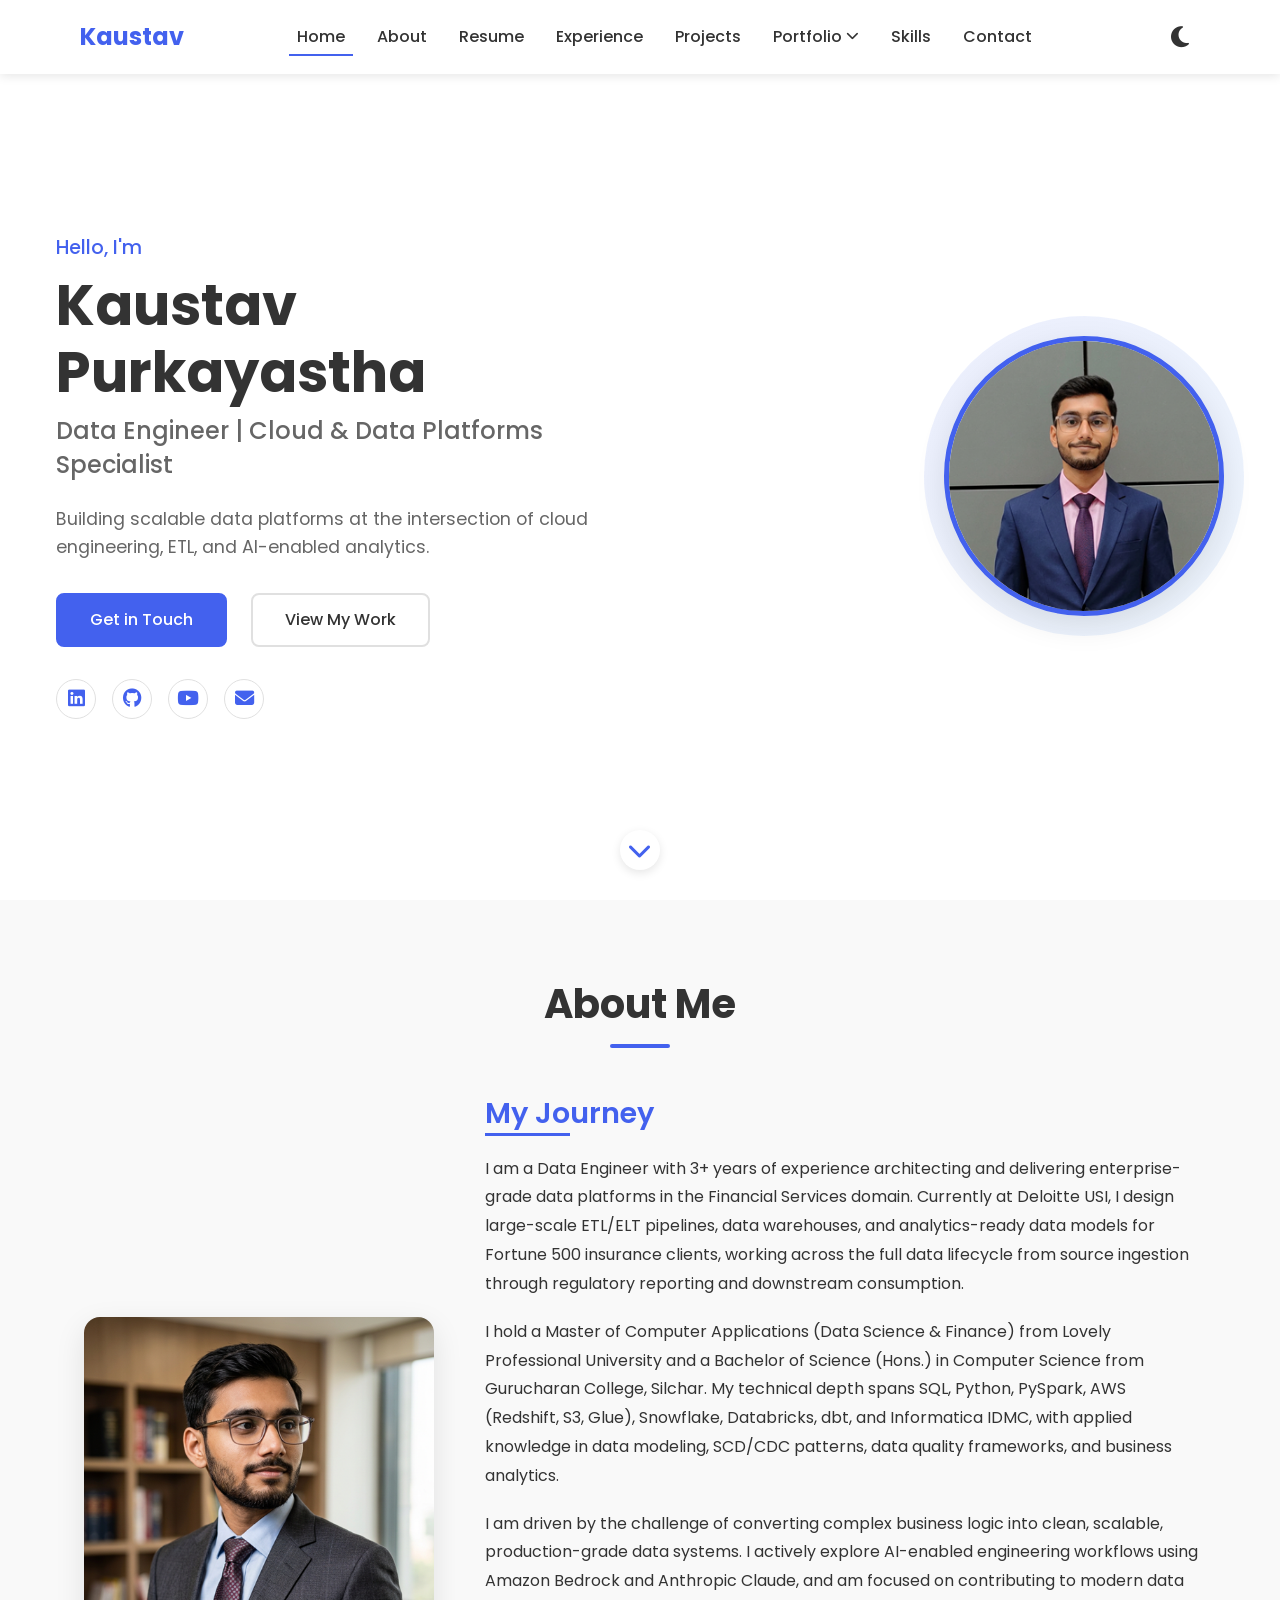
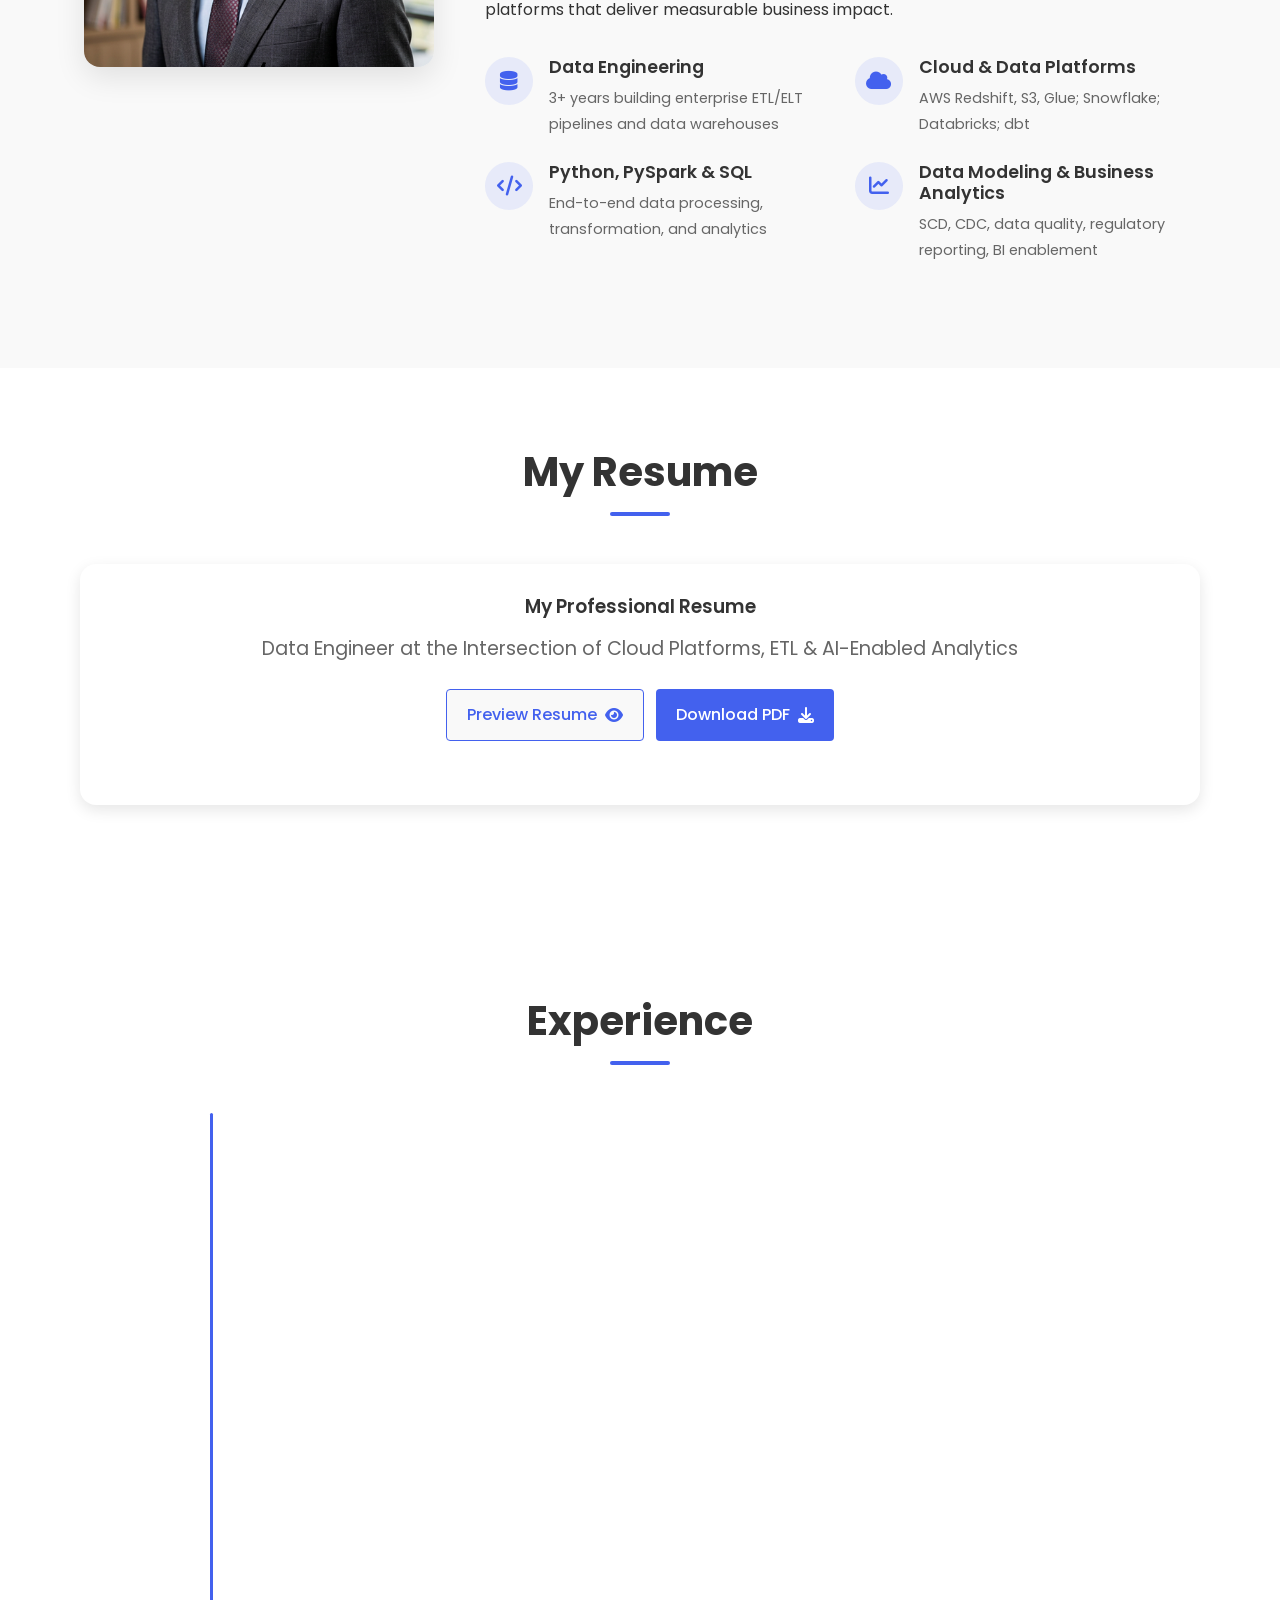
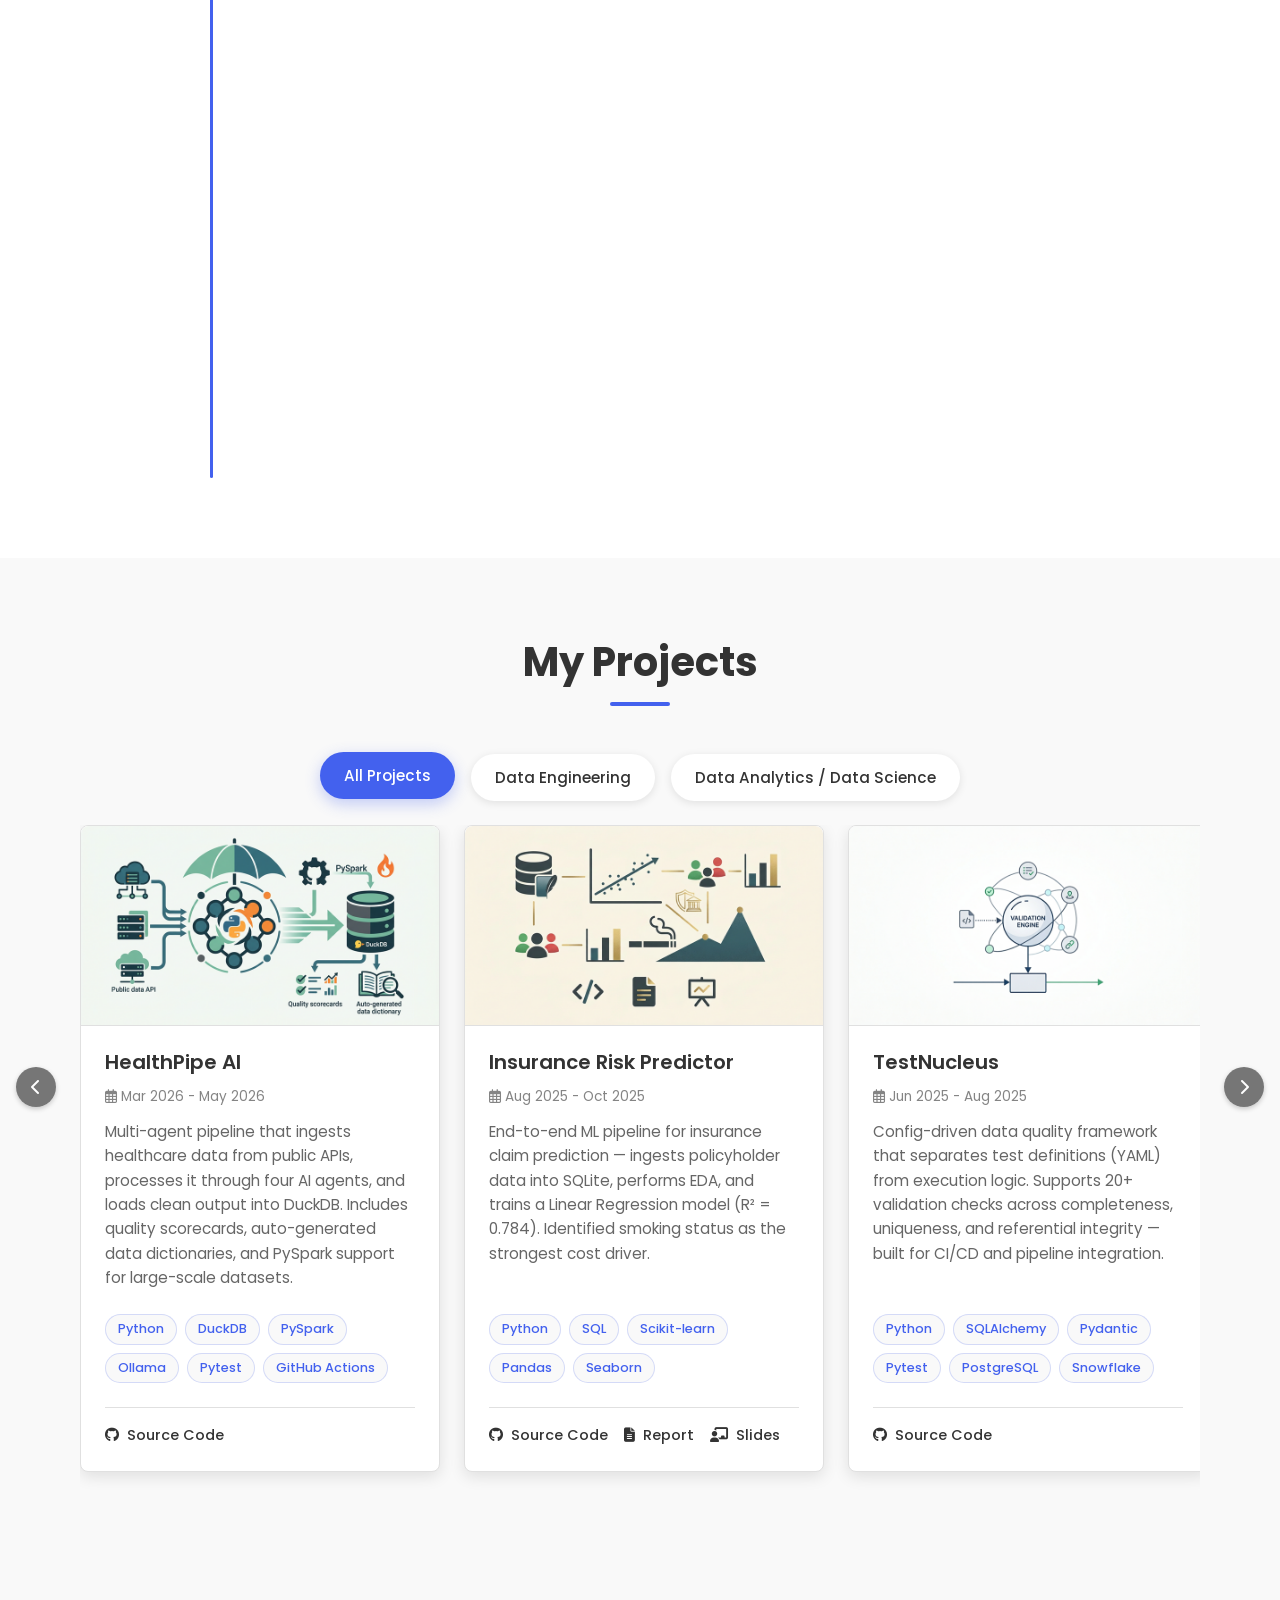
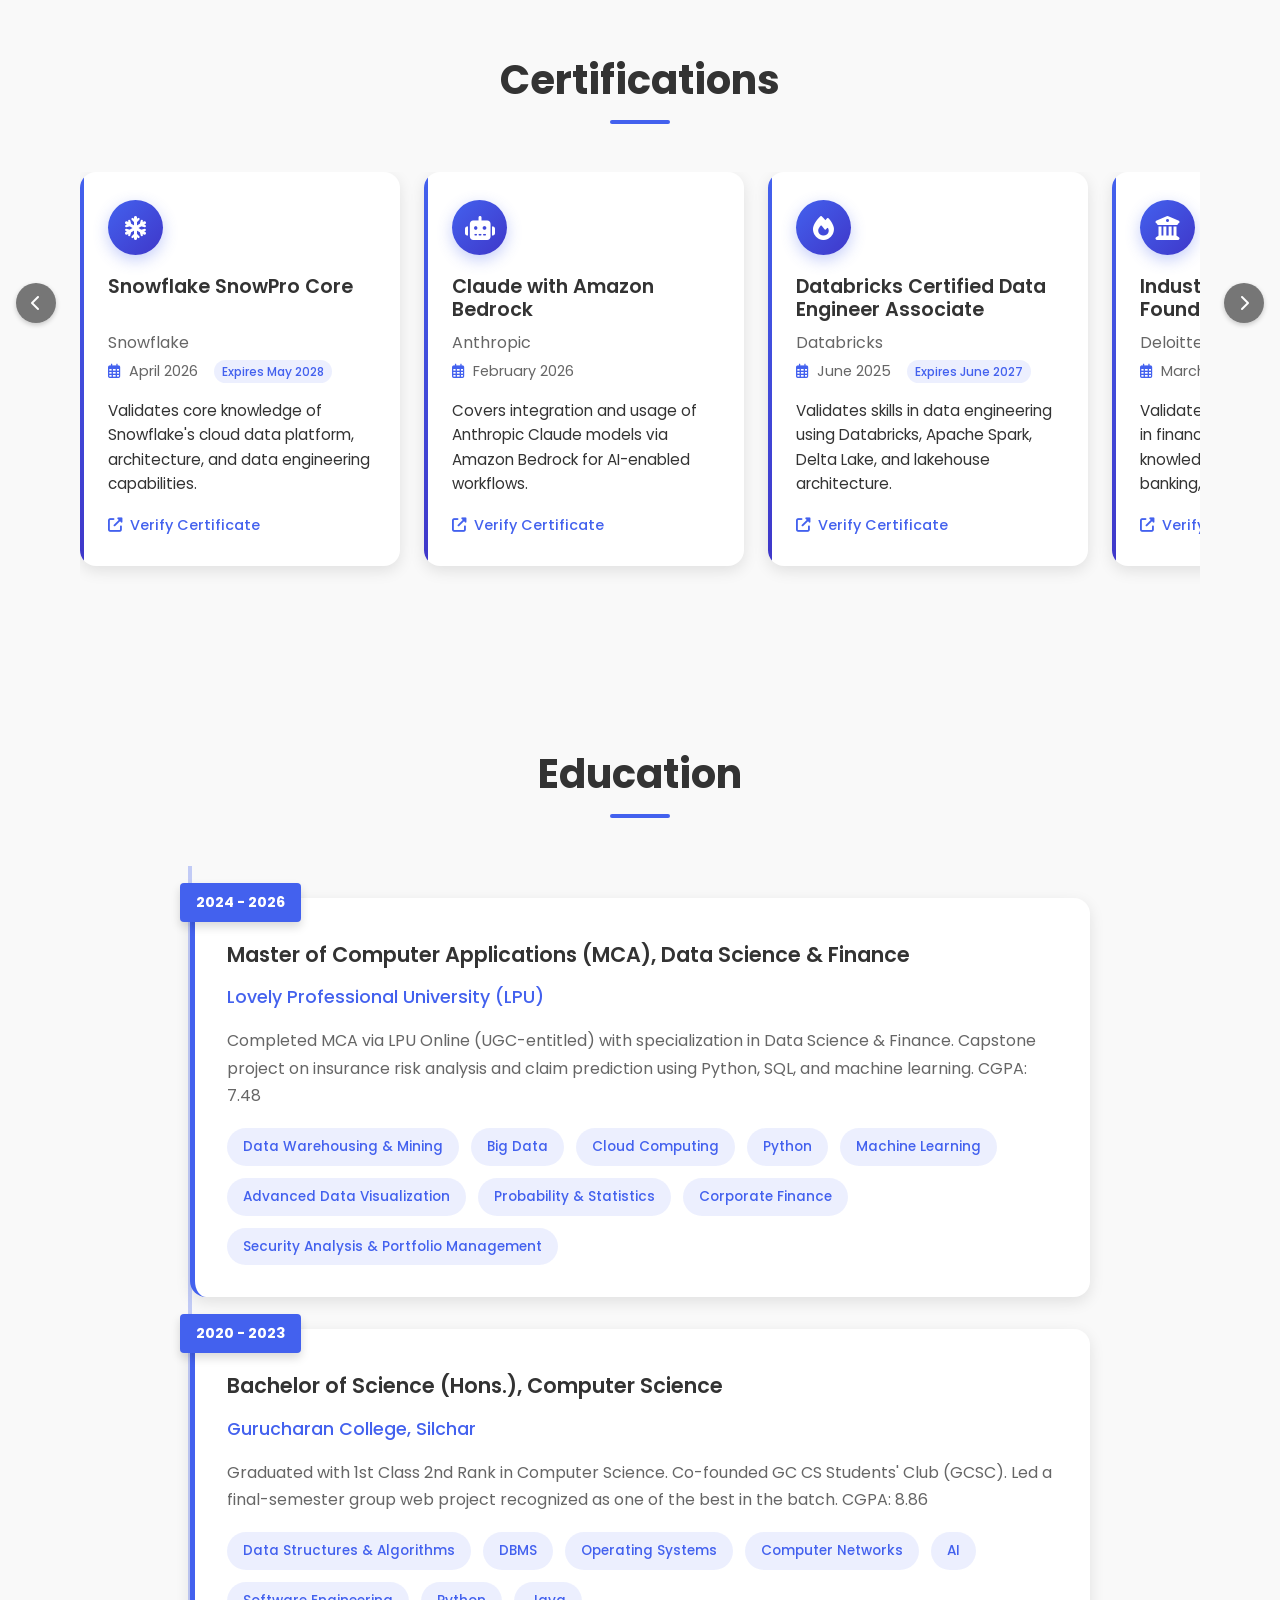
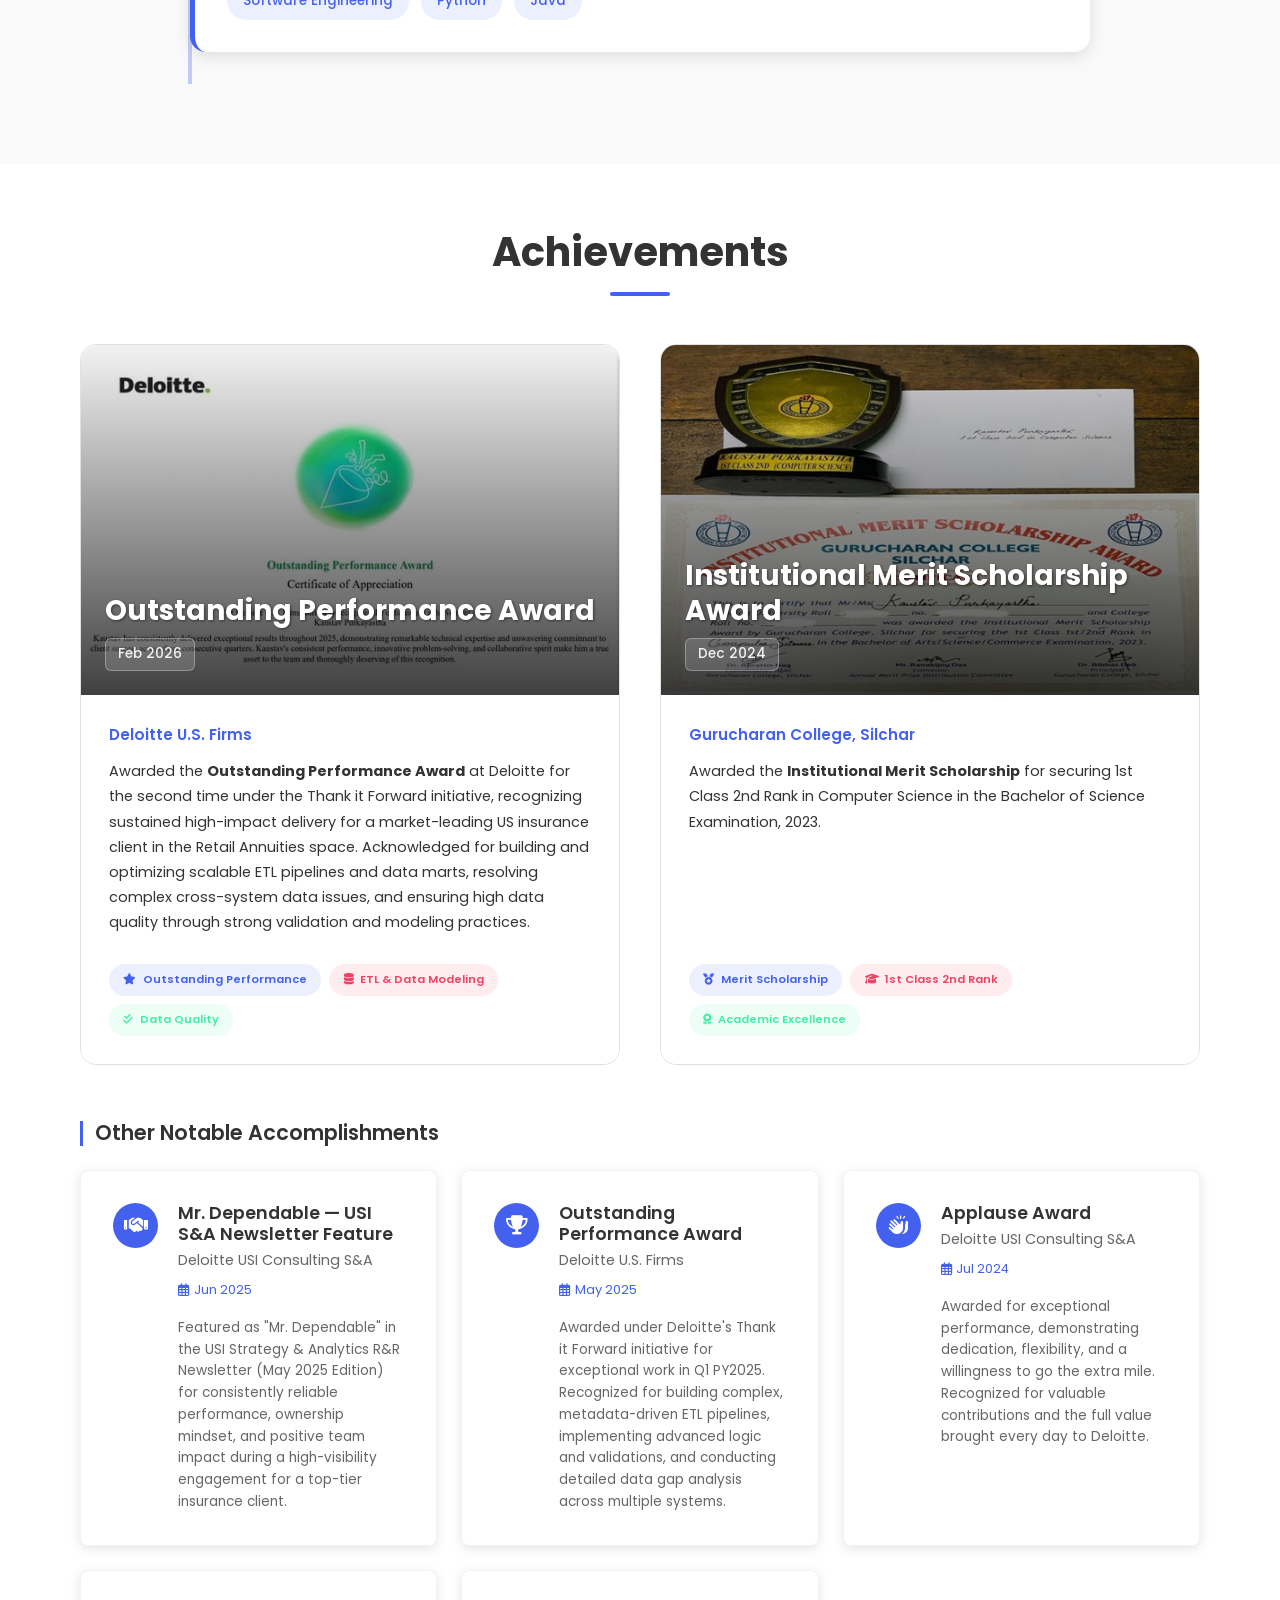
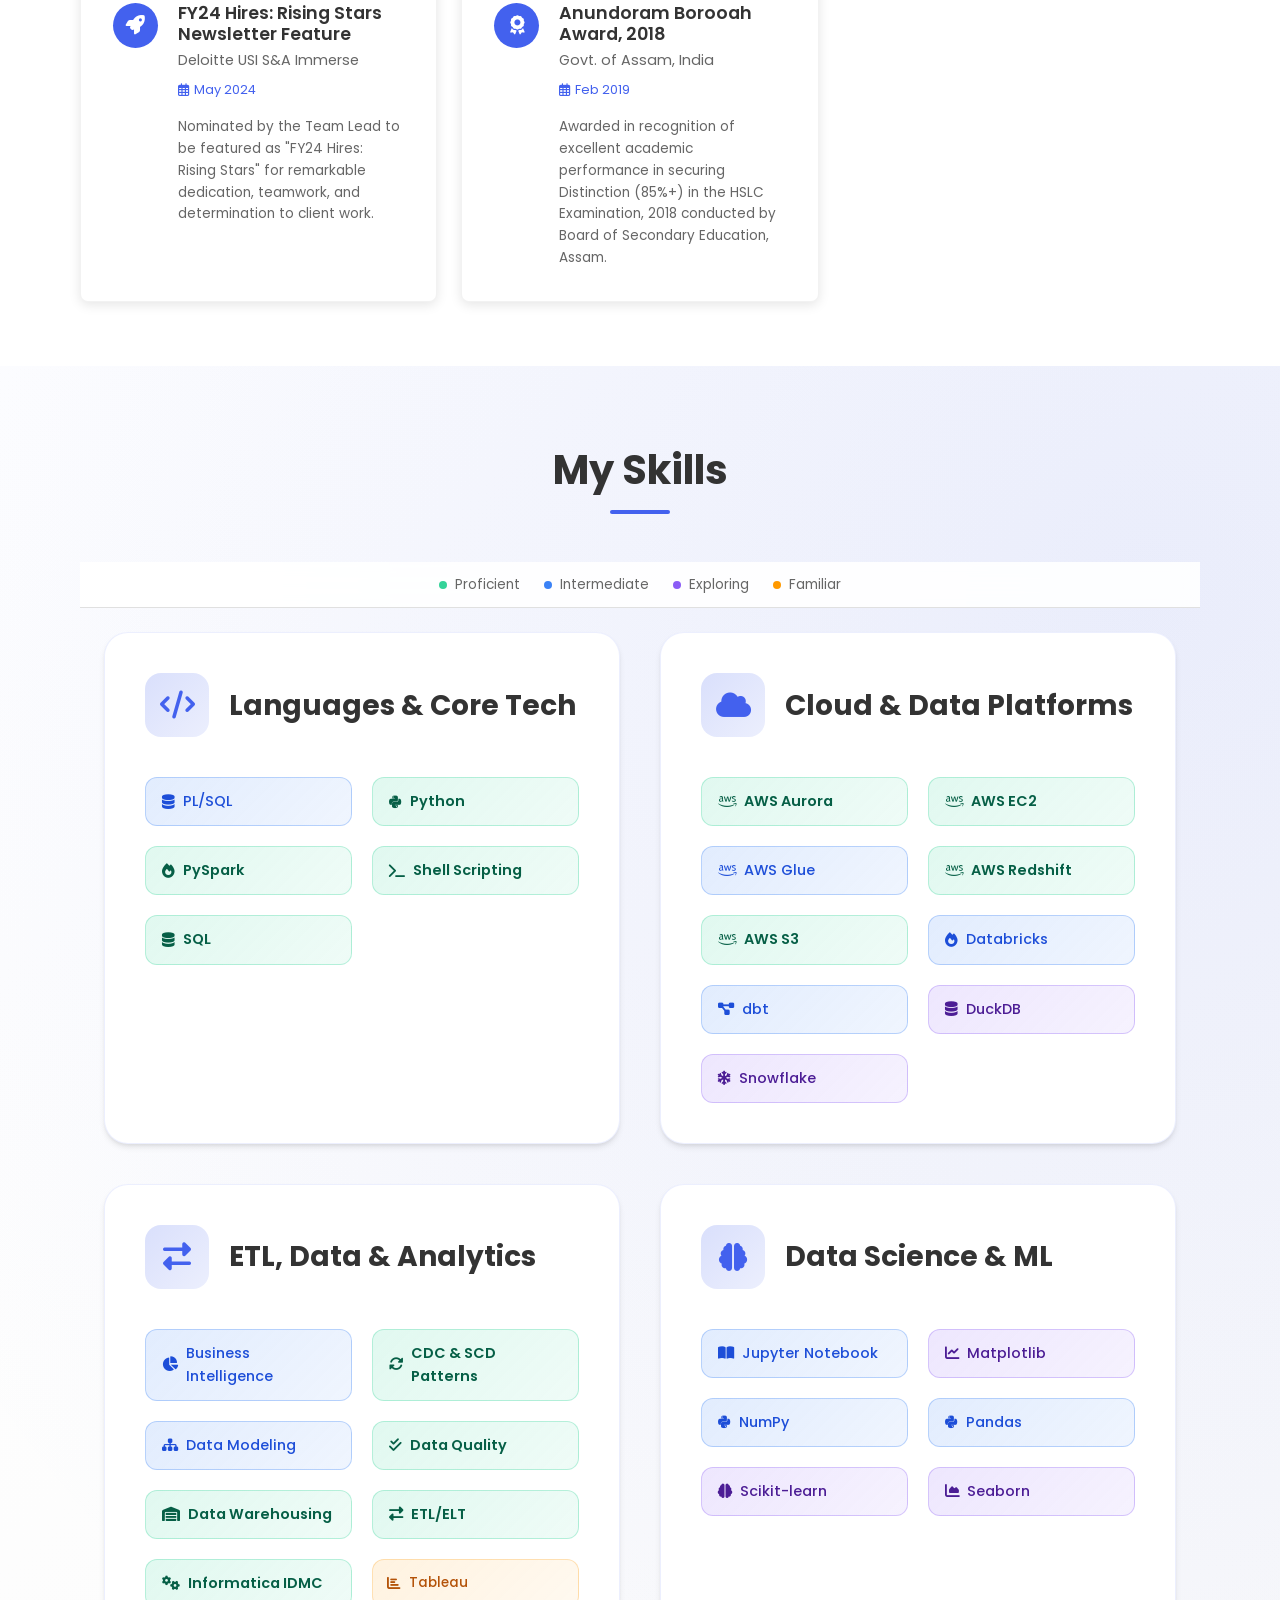
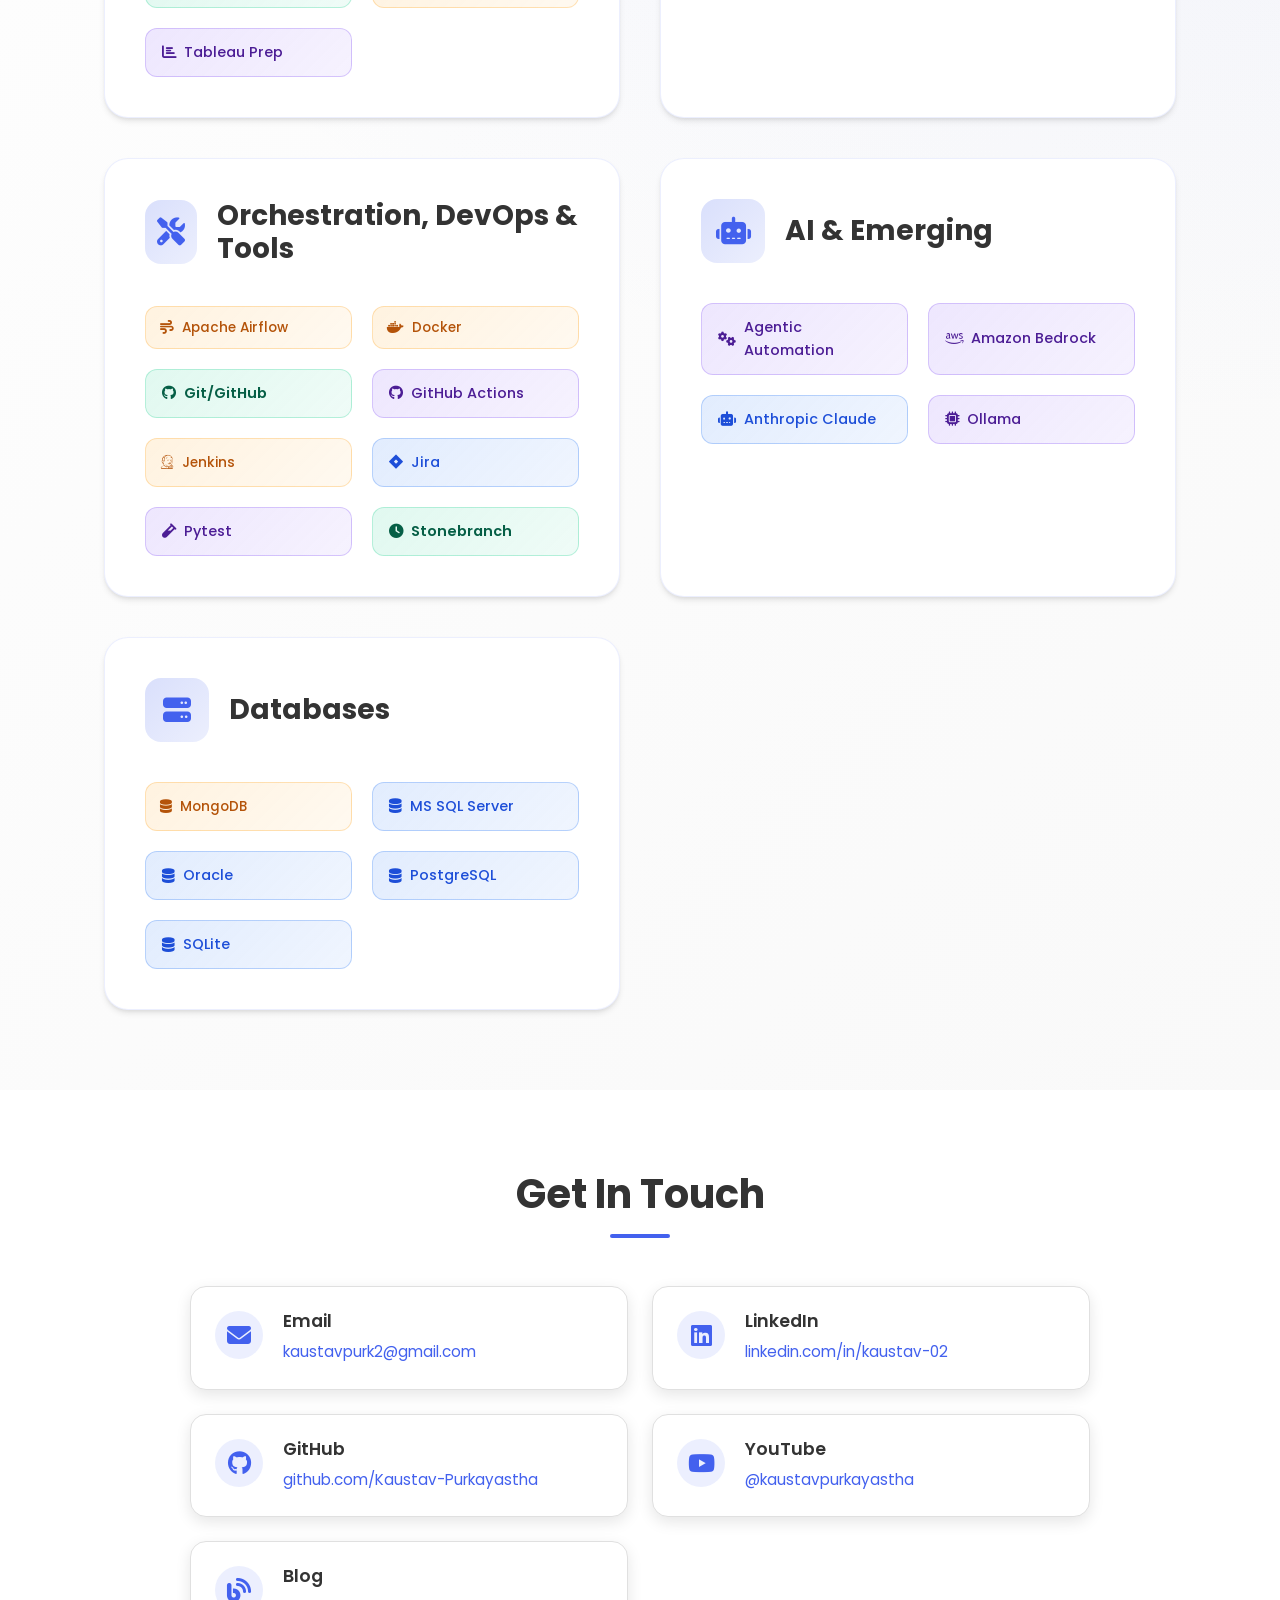
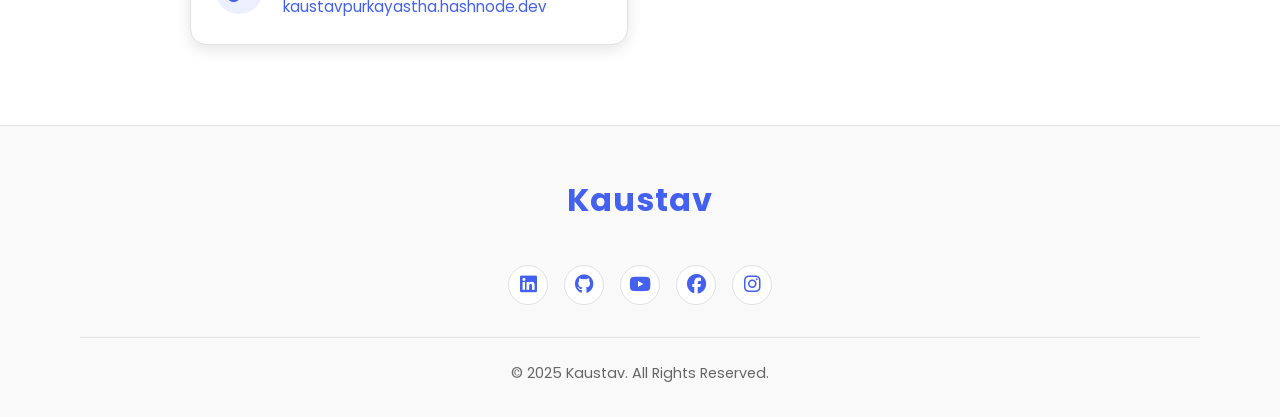
==== index.html @ 9da5692a "Initial commit — portfolio website" ====
<!DOCTYPE html>
<html lang="en">
<head>
  <meta charset="UTF-8">
  <meta name="viewport" content="width=device-width, initial-scale=1.0">

  <title>Kaustav's Portfolio | Data Engineer</title>

  <!-- Meta Description for SEO -->
  <meta name="description" content="Portfolio of Kaustav Purkayastha, Data Engineer at a Big 4 firm with 3+ years of experience in AWS, Redshift, Spark, Snowflake, and enterprise ETL/ELT pipelines for Financial Services.">

  <!-- Open Graph Tags for Social Sharing -->
  <meta property="og:title" content="Kaustav's Portfolio | Data Engineer">
  <meta property="og:description" content="Portfolio of Kaustav Purkayastha — Data Engineer specializing in cloud platforms, ETL, and AI-enabled analytics.">
  <meta property="og:image" content="https://Kaustav-Purkayastha.github.io/portfolio/assets/images/preview.png">
  <meta property="og:url" content="https://Kaustav-Purkayastha.github.io/portfolio/">
  <meta property="og:type" content="website">

  <!-- Twitter Card Tags -->
  <meta name="twitter:card" content="summary_large_image">
  <meta name="twitter:title" content="Kaustav's Portfolio | Data Engineer">
  <meta name="twitter:description" content="Data Engineer specializing in AWS, Redshift, Spark, Snowflake, and enterprise ETL/ELT pipelines.">
  <meta name="twitter:image" content="https://Kaustav-Purkayastha.github.io/portfolio/assets/images/preview.png">

  <!-- Favicon -->
  <link rel="icon" href="assets/favicon.svg" type="image/svg+xml">

  <!-- CSS Files -->
  <link rel="stylesheet" href="css/common.css">
  <link rel="stylesheet" href="css/base.css">
  <link rel="stylesheet" href="css/components/header.css">
  <link rel="stylesheet" href="css/components/hero.css">
  <link rel="stylesheet" href="css/components/about.css">
  <link rel="stylesheet" href="css/components/resume.css">
  <link rel="stylesheet" href="css/components/experience.css">
  <link rel="stylesheet" href="css/components/projects.css">
  <link rel="stylesheet" href="css/components/certifications.css">
  <link rel="stylesheet" href="css/components/education.css">
  <link rel="stylesheet" href="css/components/achievements.css">
  <link rel="stylesheet" href="css/components/skills.css">
  <link rel="stylesheet" href="css/components/contact.css">
  <link rel="stylesheet" href="css/components/footer.css">
  <link rel="stylesheet" href="css/components/custom-icons.css">
  <link rel="stylesheet" href="css/components/modal.css">
  <link rel="stylesheet" href="css/responsive.css">

  <!-- Font Awesome -->
  <link rel="stylesheet" href="https://cdnjs.cloudflare.com/ajax/libs/font-awesome/6.4.0/css/all.min.css">

  <!-- Google Fonts -->
  <link href="https://fonts.googleapis.com/css2?family=Poppins:wght@300;400;500;600;700&family=Roboto:wght@300;400;500;700&display=swap" rel="stylesheet">
</head>

<body class="light-theme">
    <!-- Component placeholders -->
    <div id="header"></div>
    <div id="hero"></div>
    <div id="about"></div>
    <div id="resume"></div>
    <div id="experience"></div>
    <div id="projects"></div>
    <div id="certifications"></div>
    <div id="education"></div>
    <div id="achievements"></div>
    <div id="skills"></div>
    <div id="contact"></div>
    <div id="modalContainer"></div>
    <div id="footer"></div>

    <!-- JavaScript -->
    <script src="js/template-engine.js"></script>
    <script src="js/main.js"></script>
    <script>
        // Wait for DOM content to be loaded
        document.addEventListener('DOMContentLoaded', async () => {
            // Load all components
            await Promise.all([
                templateEngine.insertComponent('#header', 'components/header.html'),
                templateEngine.insertComponent('#hero', 'components/hero.html'),
                templateEngine.insertComponent('#about', 'components/about.html'),
                templateEngine.insertComponent('#resume', 'components/resume.html'),
                templateEngine.insertComponent('#experience', 'components/experience.html'),
                templateEngine.insertComponent('#projects', 'components/projects.html'),
                templateEngine.insertComponent('#certifications', 'components/certifications.html'),
                templateEngine.insertComponent('#education', 'components/education.html'),
                templateEngine.insertComponent('#achievements', 'components/achievements.html'),
                templateEngine.insertComponent('#skills', 'components/skills.html'),
                templateEngine.insertComponent('#contact', 'components/contact.html'),
                templateEngine.insertComponent('#footer', 'components/footer.html'),
                templateEngine.insertComponent('#modalContainer', 'components/modal.html'),
            ]);

            // Initialize the site after components are loaded
            if (window.initSite) {
                window.initSite();
            }
        });
    </script>
</body>
</html>
---- css/common.css ----
/**
 * COMMON STYLES
 * 
 * This file contains common styles and components that are shared across multiple sections.
 * This helps avoid duplication and ensures consistency across the site.
 * 
 * Organization:
 * - Section headings
 * - Card styles
 * - Tag styles
 * - Animation keyframes
 * - Common utilities
 */

/* Section Heading Styles */
.section-heading {
  text-align: center;
  margin-bottom: var(--spacing-lg);
}

.section-heading h2 {
  font-size: 2.5rem;
  font-weight: 700;
  color: var(--text-color);
  position: relative;
  display: inline-block;
  margin-bottom: 0.5rem;
}

.underline {
  height: 4px;
  width: 70px;
  background: var(--primary-color);
  margin: 0.5rem auto;
  border-radius: 4px;
}

/* Common sub-heading style */
.sub-heading {
  font-size: 1.5rem;
  margin-bottom: 1.5rem;
  color: var(--heading-color);
  position: relative;
  padding-left: 1rem;
  border-left: 4px solid var(--primary-color);
}

/* Common card styles */
.card-shadow {
  box-shadow: 0 2px 10px var(--shadow-color);
  transition: transform var(--transition-normal), box-shadow var(--transition-normal);
}

.card-shadow:hover {
  transform: translateY(-5px);
  box-shadow: 0 8px 20px var(--shadow-color);
}

/* Common tag styles */
.tag-container {
  display: flex;
  flex-wrap: wrap;
  gap: 0.5rem;
  margin: 0.5rem 0;
}

.tag {
  padding: 0.25rem 0.6rem;
  border-radius: 100px;
  font-size: 0.75rem;
  font-weight: 500;
  display: inline-flex;
  align-items: center;
  gap: 0.3rem;
}

/* Common animation keyframes */
@keyframes fadeIn {
  from {
    opacity: 0;
  }
  to {
    opacity: 1;
  }
}

@keyframes fadeInUp {
  from {
    opacity: 0;
    transform: translateY(20px);
  }
  to {
    opacity: 1;
    transform: translateY(0);
  }
}

@keyframes slideInFromLeft {
  from {
    transform: translateX(-30px);
    opacity: 0;
  }
  to {
    transform: translateX(0);
    opacity: 1;
  }
}

@keyframes slideInFromRight {
  from {
    transform: translateX(30px);
    opacity: 0;
  }
  to {
    transform: translateX(0);
    opacity: 1;
  }
}

/* Common utilities */
.text-center {
  text-align: center;
}

.text-primary {
  color: var(--primary-color);
}

.text-light {
  color: var(--text-color-light);
}

.mt-1 { margin-top: var(--spacing-xs); }
.mt-2 { margin-top: var(--spacing-sm); }
.mt-3 { margin-top: var(--spacing-md); }
.mt-4 { margin-top: var(--spacing-lg); }
.mt-5 { margin-top: var(--spacing-xl); }

.mb-1 { margin-bottom: var(--spacing-xs); }
.mb-2 { margin-bottom: var(--spacing-sm); }
.mb-3 { margin-bottom: var(--spacing-md); }
.mb-4 { margin-bottom: var(--spacing-lg); }
.mb-5 { margin-bottom: var(--spacing-xl); }

.p-1 { padding: var(--spacing-xs); }
.p-2 { padding: var(--spacing-sm); }
.p-3 { padding: var(--spacing-md); }
.p-4 { padding: var(--spacing-lg); }
.p-5 { padding: var(--spacing-xl); }
---- css/base.css ----
/**
 * BASE STYLES
 * 
 * This file contains the foundation styles for the portfolio:
 * - CSS Variables
 * - Reset
 * - Typography
 * - Base layout
 * - Dark/light theme variables
 */

/* ======= CSS Variables ======= */
:root {
    /* Light Theme Colors */
    --primary-color: #4361ee; /* Desaturated Blue */
    --primary-color-rgb: 67, 97, 238; /* RGB for Desaturated Blue */
    --secondary-color: #3f37c9; /* Darker Desaturated Blue */
    --accent-color: #4895ef; /* Lighter Desaturated Blue */
    --text-color: #333333; /* Dark Gray */
    --text-color-light: #666666; /* Medium Gray */
    --bg-color: #ffffff; /* White */
    --bg-color-alt: #f9f9f9; /* Light Gray */
    --card-bg: #ffffff; /* White */
    --border-color: #e0e0e0; /* Light Gray */
    --shadow-color: rgba(0, 0, 0, 0.1); /* Soft Shadow */
    --success-color: #4caf50; /* Green */
    
    /* Spacing */
    --spacing-xs: 0.5rem;
    --spacing-sm: 1rem;
    --spacing-md: 2rem;
    --spacing-lg: 3rem;
    --spacing-xl: 5rem;
    
    /* Border Radius */
    --border-radius-sm: 4px;
    --border-radius-md: 8px;
    --border-radius-lg: 16px;
    --border-radius-round: 50%;
    
    /* Transitions */
    --transition-fast: 0.2s ease;
    --transition-normal: 0.3s ease;
    --transition-slow: 0.5s ease;
}

/* ======= Dark Theme Variables ======= */
.dark-theme {
    --primary-color: #4895ef; /* Lighter Desaturated Blue */
    --primary-color-rgb: 72, 149, 239; /* RGB for Lighter Desaturated Blue */
    --secondary-color: #3f8efc; /* Darker Desaturated Blue */
    --accent-color: #5390d9; /* Even Darker Desaturated Blue */
    --text-color: #e0e0e0; /* Light Gray */
    --text-color-light: #b0b0b0; /* Medium-Dark Gray */
    --bg-color: #121212; /* Very Dark Desaturated Blue/Gray */
    --bg-color-alt: #1e1e1e; /* Darker Gray */
    --card-bg: #2a2a2a; /* Dark Gray */
    --border-color: #444444; /* Medium-Dark Gray */
    --shadow-color: rgba(0, 0, 0, 0.5); /* Darker Shadow */
}

/* ======= Reset ======= */
* {
    margin: 0;
    padding: 0;
    box-sizing: border-box;
}

html {
    scroll-behavior: smooth;
    font-size: 16px;
}

body {
    font-family: 'Poppins', sans-serif;
    background-color: var(--bg-color);
    color: var(--text-color);
    line-height: 1.6;
    transition: background-color var(--transition-normal), color var(--transition-normal);
    overflow-x: hidden;
}

/* ======= Typography ======= */
h1, h2, h3, h4, h5, h6 {
    font-family: 'Poppins', sans-serif;
    color: var(--text-color);
    font-weight: 600;
    line-height: 1.2;
    margin-bottom: var(--spacing-sm);
}

a {
    text-decoration: none;
    color: var(--primary-color);
    transition: color var(--transition-fast);
}

a:hover {
    color: var(--secondary-color);
    text-decoration: none;
}

p {
    margin-bottom: var(--spacing-sm);
}

/* ======= Layout ======= */
.container {
    width: 90%;
    max-width: 1200px;
    margin: 0 auto;
    padding: 0 var(--spacing-sm);
}

.section {
    padding: var(--spacing-xl) 0;
}

/* Section Heading Styles */
.section-heading {
    text-align: center;
    margin-bottom: var(--spacing-lg);
}

.section-title {
    font-size: 2.5rem;
    font-weight: 700;
    margin-bottom: var(--spacing-xs);
    color: var(--text-color);
}

.underline {
    width: 60px;
    height: 4px;
    background-color: var(--primary-color);
    margin: 0 auto;
    margin-top: var(--spacing-xs);
}

/* Hide scrollbar but allow scrolling */
.hide-scrollbar {
    -ms-overflow-style: none; /* IE and Edge */
    scrollbar-width: none; /* Firefox */
}

.hide-scrollbar::-webkit-scrollbar {
    display: none; /* Chrome, Safari, Opera */
}

/* ======= Button Base Styles ======= */
.btn {
    display: inline-flex;
    align-items: center;
    justify-content: center;
    padding: 0.75rem 1.5rem;
    border-radius: var(--border-radius-sm);
    font-weight: 500;
    transition: all var(--transition-fast);
    border: none;
    cursor: pointer;
    font-family: 'Poppins', sans-serif;
    gap: 0.5rem;
}

.btn-primary {
    background-color: var(--primary-color);
    color: white;
}

.btn-primary:hover {
    background-color: var(--secondary-color);
    transform: translateY(-2px);
    box-shadow: 0 4px 8px var(--shadow-color);
}

.btn-outline {
    background-color: transparent;
    color: var(--primary-color);
    border: 1px solid var(--primary-color);
}

.btn-outline:hover {
    background-color: var(--primary-color);
    color: white;
    transform: translateY(-2px);
}

/* ======= Image Styles ======= */
img {
    max-width: 100%;
    height: auto;
}
---- css/components/header.css ----
/**
 * HEADER COMPONENT
 * 
 * Styles for the navigation header and theme toggle
 */

/* Header Container */
.header {
    position: fixed;
    top: 0;
    left: 0;
    width: 100%;
    z-index: 1000;
    background-color: var(--bg-color);
    box-shadow: 0 2px 10px var(--shadow-color);
    transition: background-color var(--transition-normal), box-shadow var(--transition-normal);
}

/* Navbar */
.navbar {
    display: flex;
    justify-content: space-between;
    align-items: center;
    padding: 1rem 0;
}

/* Logo */
.logo a {
    font-size: 1.5rem;
    font-weight: 700;
    color: var(--primary-color);
    text-decoration: none;
}

/* Navigation menu */
.nav-menu {
    display: flex;
    list-style: none;
    margin: 0;
    padding: 0;
    align-items: center;
}

.nav-item {
    margin-left: var(--spacing-sm);
    position: relative;
}

.nav-link {
    color: var(--text-color);
    font-weight: 500;
    padding: 0.5rem;
    position: relative;
    text-decoration: none;
}

.nav-link::after {
    content: "";
    position: absolute;
    width: 0;
    height: 2px;
    bottom: 0;
    left: 0;
    background-color: var(--primary-color);
    transition: width var(--transition-normal);
}

.nav-link:hover::after,
.nav-link.active::after {
    width: 100%;
}

/* Dropdown menu */
.dropdown {
    position: relative;
}

.dropdown-toggle {
    display: flex;
    align-items: center;
    gap: 0.25rem;
}

.dropdown-toggle .fa-chevron-down {
    font-size: 0.8rem;
    transition: transform var(--transition-fast);
}

.dropdown.active .dropdown-toggle .fa-chevron-down {
    transform: rotate(180deg);
}

/* Desktop dropdown behavior */
@media screen and (min-width: 769px) {
    .dropdown:hover .dropdown-menu {
        opacity: 1;
        visibility: visible;
        transform: translateY(0);
    }
    
    .dropdown:hover .dropdown-toggle .fa-chevron-down {
        transform: rotate(180deg);
    }
}

.dropdown-menu {
    position: absolute;
    top: 100%;
    left: 0;
    min-width: 180px;
    background-color: var(--card-bg);
    border-radius: var(--border-radius-md);
    box-shadow: 0 5px 15px var(--shadow-color);
    padding: 0.5rem 0;
    opacity: 0;
    visibility: hidden;
    transform: translateY(10px);
    transition: all var(--transition-fast);
    z-index: 100;
    list-style: none; /* Remove bullet points */
    margin: 0;
}

.dropdown.active .dropdown-menu {
    opacity: 1;
    visibility: visible;
    transform: translateY(0);
}

.dropdown-item {
    display: block;
    padding: 0.5rem 1rem;
    color: var(--text-color);
    text-decoration: none;
    transition: background-color var(--transition-fast);
}

.dropdown-item:hover {
    background-color: var(--bg-color-alt);
    color: var(--primary-color);
}

/* Mobile menu toggle */
.nav-toggle {
    display: none;
    cursor: pointer;
    background: none;
    border: none;
    padding: 0;
    margin: 0;
    position: relative;
    z-index: 1100;
}

.nav-toggle .bar {
    display: block;
    width: 30px;
    height: 3px;
    margin: 5px 0;
    background-color: var(--text-color);
    transition: transform 0.3s ease-in-out, opacity 0.3s ease-in-out;
    position: relative;
}

/* Creates a proper X with absolute positioning */
@media screen and (max-width: 768px) {
    .nav-toggle {
        display: flex;
        flex-direction: column;
        justify-content: center;
        align-items: center;
        width: 30px;
        height: 30px;
        position: relative;
        margin-right: 1rem;
    }
    
    .nav-toggle .bar {
        position: absolute;
        transition: all 0.3s ease;
        width: 30px;
    }
    
    .nav-toggle .bar:nth-child(1) {
        transform: translateY(-8px);
    }
    
    .nav-toggle .bar:nth-child(3) {
        transform: translateY(8px);
    }
    
    .nav-toggle.active .bar:nth-child(1) {
        transform: rotate(45deg);
    }
    
    .nav-toggle.active .bar:nth-child(2) {
        opacity: 0;
    }
    
    .nav-toggle.active .bar:nth-child(3) {
        transform: rotate(-45deg);
    }
}

/* Theme toggle */
.theme-toggle {
    margin-left: var(--spacing-md);
    display: flex;
    align-items: center;
}

#themeToggle {
    background: none;
    border: none;
    cursor: pointer;
    font-size: 1.5rem;
    color: var(--text-color);
    display: flex;
    align-items: center;
    justify-content: center;
    width: 2.5rem;
    height: 2.5rem;
    border-radius: var(--border-radius-round);
    transition: background-color var(--transition-fast), color var(--transition-fast);
    padding: 0;
    background-color: transparent;
}

#themeToggle:hover {
    background-color: var(--bg-color-alt);
}

/* Theme icon display */
#themeToggle .fa-moon,
#themeToggle .fa-sun {
    font-size: 1.5rem;
    transition: opacity var(--transition-fast);
}

#themeToggle .fa-moon {
    display: block;
    opacity: 1;
}

#themeToggle .fa-sun {
    display: none;
    opacity: 0;
}

body.dark-theme #themeToggle .fa-moon {
    display: none;
    opacity: 0;
}

body.dark-theme #themeToggle .fa-sun {
    display: block;
    opacity: 1;
}

/* Mobile specific styles */
@media screen and (max-width: 768px) {
    .navbar {
        padding: 0.75rem 0;
    }
    
    .logo {
        margin-left: 1rem;
    }
    
    .theme-toggle {
        margin-right: 1rem;
    }
    
    #themeToggle {
        width: 2.25rem;
        height: 2.25rem;
        background-color: var(--bg-color-alt);
    }
    
    #themeToggle .fa-moon,
    #themeToggle .fa-sun {
        font-size: 1.25rem;
    }

    /* Hamburger menu button */
    .nav-toggle {
        display: block;
        width: 26px;
        height: 26px;
        margin-right: 1rem;
        position: relative;
    }
    
    .nav-toggle .bar {
        position: absolute;
        left: 0;
        width: 26px;
        height: 2px;
        background-color: var(--text-color);
        transition: all 0.25s ease-in-out;
    }
    
    /* Set the three bars */
    .nav-toggle .bar:nth-child(1) {
        top: 4px;
    }
    
    .nav-toggle .bar:nth-child(2) {
        top: 6px;
    }
    
    .nav-toggle .bar:nth-child(3) {
        top: 8px;
    }
    
    /* Transform to X when active */
    .nav-toggle.active .bar:nth-child(1) {
        top: 6px;
        transform: rotate(45deg);
    }
    
    .nav-toggle.active .bar:nth-child(2) {
        opacity: 0;
        transform: translateX(-20px);
    }
    
    .nav-toggle.active .bar:nth-child(3) {
        top: 6px;
        transform: rotate(-45deg);
    }

    .nav-menu {
        position: fixed;
        top: 70px;
        left: -100%;
        width: 100%;
        height: calc(100vh - 70px);
        background-color: var(--bg-color);
        flex-direction: column;
        align-items: flex-start;
        padding: 2rem;
        transition: left var(--transition-normal);
        overflow-y: auto;
        margin: 0;
        z-index: 1000;
    }
    
    .nav-menu.active {
        left: 0;
        box-shadow: 0 5px 15px var(--shadow-color);
    }
    
    .nav-item {
        margin: 0.5rem 0;
        width: 100%;
    }
    
    .nav-link {
        width: 100%;
        display: block;
        padding: 0.75rem 0;
    }
    
    /* Mobile dropdown styles */
    .dropdown-toggle {
        display: flex;
        justify-content: space-between;
        width: 100%;
    }
    
    .dropdown-menu {
        position: static;
        width: 100%;
        box-shadow: none;
        padding-left: 1rem;
        max-height: 0;
        overflow: hidden;
        opacity: 1;
        visibility: visible;
        transform: none;
        transition: max-height var(--transition-normal);
        background-color: transparent;
        padding: 0 0 0 1rem; /* Adjust padding to align properly */
    }
    
    .dropdown.active .dropdown-menu {
        max-height: 200px;
        border-left: 2px solid var(--primary-color);
        margin-top: 0.5rem;
        margin-bottom: 0.5rem;
    }
    
    .dropdown-item {
        padding: 0.75rem 0.5rem;
    }
}
---- css/components/hero.css ----
/**
 * HERO COMPONENT
 * 
 * Styles for the hero/banner section
 */

/* Hero Section */
.hero {
    background-color: var(--bg-color);
    padding-top: 100px;
    padding-bottom: 3rem;
    overflow: hidden;
    position: relative;
    min-height: calc(100vh - 0px);
    display: flex;
    align-items: center;
}

.hero .container {
    position: relative;
    width: 100%;
    max-width: 1200px;
    margin: 0 auto;
    padding: 0 var(--spacing-sm);
    z-index: 2;
}

/* Hero Content */
.hero-content {
    display: flex;
    align-items: center;
    justify-content: space-between;
    gap: 3rem;
    position: relative;
}

.hero-text {
    flex: 1;
    max-width: 600px;
}

/* Text styling improvements */
.hero-greeting {
    color: var(--primary-color);
    font-size: 1.2rem;
    margin-bottom: 0.5rem;
    display: block;
    font-weight: 500;
    animation: fadeIn 0.8s ease-out;
}

.hero-name {
    font-size: 3.5rem;
    font-weight: 700;
    color: var(--text-color);
    margin-bottom: 0.5rem;
    line-height: 1.2;
    animation: fadeIn 1s ease-out;
}

.hero-title {
    font-size: 1.5rem;
    color: var(--text-color-light);
    margin-bottom: 1.5rem;
    font-weight: 500;
    line-height: 1.4;
    animation: fadeIn 1.2s ease-out;
}

.hero-description {
    margin-bottom: 2rem;
    color: var(--text-color-light);
    font-size: 1.1rem;
    line-height: 1.6;
    animation: fadeIn 1.4s ease-out;
}

/* Hero CTA Button */
.hero-cta {
    display: flex;
    gap: 1.5rem;
    margin-top: 1.5rem;
    animation: fadeIn 1.6s ease-out;
}

.hero-cta .btn {
    padding: 0.75rem 2rem;
    font-weight: 500;
    border-radius: var(--border-radius-md);
    transition: all var(--transition-fast);
    text-decoration: none;
    display: inline-block;
    text-align: center;
}

.hero-cta .btn-primary {
    background-color: var(--primary-color);
    color: white;
    border: 2px solid var(--primary-color);
}

.hero-cta .btn-primary:hover {
    background-color: var(--secondary-color);
    border-color: var(--secondary-color);
    transform: translateY(-3px);
    box-shadow: 0 5px 15px rgba(67, 97, 238, 0.3);
}

.hero-cta .btn-secondary {
    background-color: transparent;
    color: var(--text-color);
    border: 2px solid var(--border-color);
}

.hero-cta .btn-secondary:hover {
    background-color: var(--bg-color-alt);
    color: var(--primary-color);
    border-color: var(--primary-color);
    transform: translateY(-3px);
}

/* Social Media Icons */
.social-links {
    display: flex;
    gap: 1rem;
    margin-top: 2rem;
    animation: fadeIn 1.8s ease-out;
}

.social-link {
    width: 40px;
    height: 40px;
    border-radius: 50%;
    background-color: var(--bg-color-alt);
    display: flex;
    align-items: center;
    justify-content: center;
    color: var(--primary-color);
    font-size: 1.2rem;
    transition: all var(--transition-fast);
    text-decoration: none;
    border: 1px solid var(--border-color);
}

.social-link:hover {
    background-color: var(--primary-color);
    color: white;
    transform: translateY(-3px);
    box-shadow: 0 5px 15px rgba(67, 97, 238, 0.3);
}

/* Hero Image */
.hero-image {
    flex-shrink: 0;
    position: relative;
    display: flex;
    justify-content: center;
    align-items: center;
    z-index: 1;
    animation: fadeIn 1.5s ease-out;
}

.hero-image:before {
    content: '';
    position: absolute;
    width: 320px;
    height: 320px;
    border-radius: 50%;
    background: linear-gradient(135deg, var(--primary-color) 0%, var(--accent-color) 100%);
    opacity: 0.1;
    z-index: -1;
    animation: pulse 3s infinite;
}

.hero-image img.profile-image {
    width: 280px;
    height: 280px;
    border-radius: 50%;
    object-fit: cover;
    border: 5px solid var(--primary-color);
    box-shadow: 0 10px 30px var(--shadow-color);
}

/* Background elements */
.hero-bg-element {
    position: absolute;
    z-index: 0;
    opacity: 0.1;
}

.hero-bg-circle {
    width: 600px;
    height: 600px;
    border-radius: 50%;
    background-color: var(--primary-color);
    position: absolute;
    top: -100px;
    right: -200px;
    z-index: 0;
    opacity: 0.05;
}

/* Scroll Down Button */
.scroll-down {
    position: absolute;
    bottom: 30px;
    left: 50%;
    transform: translateX(-50%);
    display: flex;
    flex-direction: column;
    align-items: center;
    animation: bounce 2s infinite;
    z-index: 2;
}

.scroll-down a {
    color: var(--primary-color);
    font-size: 1.5rem;
    transition: all var(--transition-fast);
    display: inline-block;
    width: 40px;
    height: 40px;
    border-radius: 50%;
    background-color: var(--bg-color);
    display: flex;
    align-items: center;
    justify-content: center;
    box-shadow: 0 3px 10px var(--shadow-color);
}

.scroll-down a:hover {
    color: white;
    background-color: var(--primary-color);
    transform: translateY(4px);
}

@keyframes bounce {
    0%, 20%, 50%, 80%, 100% {
        transform: translateY(0) translateX(-50%);
    }
    40% {
        transform: translateY(-10px) translateX(-50%);
    }
    60% {
        transform: translateY(-5px) translateX(-50%);
    }
}

@keyframes pulse {
    0% {
        transform: scale(1);
        opacity: 0.1;
    }
    50% {
        transform: scale(1.05);
        opacity: 0.15;
    }
    100% {
        transform: scale(1);
        opacity: 0.1;
    }
}

@keyframes fadeIn {
    from {
        opacity: 0;
        transform: translateY(20px);
    }
    to {
        opacity: 1;
        transform: translateY(0);
    }
}

/* Animation for hero image */
@keyframes float {
    0% {
        transform: translateY(0px);
    }
    50% {
        transform: translateY(-10px);
    }
    100% {
        transform: translateY(0px);
    }
}

.hero-image {
    animation: float 4s ease-in-out infinite;
}

/* Responsive styles */
@media screen and (max-width: 992px) {
    .hero-name {
        font-size: 3rem;
    }
    
    .hero-image img.profile-image {
        width: 240px;
        height: 240px;
    }
    
    .hero-image:before {
        width: 280px;
        height: 280px;
    }
}

@media screen and (max-width: 768px) {
    .hero {
        padding-top: 100px;
        min-height: auto;
        padding-bottom: 5rem;
    }
    
    .hero-content {
        flex-direction: column-reverse;
        text-align: center;
        gap: 2rem;
    }
    
    .hero-text {
        max-width: 100%;
    }
    
    .hero-cta {
        justify-content: center;
    }
    
    .social-links {
        justify-content: center;
    }
    
    .hero-name {
        font-size: 2.5rem;
    }
    
    .hero-title {
        font-size: 1.3rem;
    }
    
    .scroll-down {
        bottom: 20px;
    }
}

@media screen and (max-width: 480px) {
    .hero-name {
        font-size: 2.2rem;
    }
    
    .hero-title {
        font-size: 1.1rem;
    }
    
    .hero-image img.profile-image {
        width: 200px;
        height: 200px;
    }
    
    .hero-image:before {
        width: 240px;
        height: 240px;
    }
    
    .hero-cta {
        flex-direction: column;
        gap: 1rem;
    }
    
    .hero-cta .btn {
        width: 100%;
    }
}
---- css/components/about.css ----
/**
 * ABOUT COMPONENT
 * 
 * Styles for the about me section
 */

/* About Section */
.about {
    background-color: var(--bg-color-alt);
    padding: var(--spacing-xl) 0;
    position: relative;
    overflow: hidden;
}

/* Standard container and heading styles already defined in base.css */

/* About Content Layout */
.about-content {
    display: grid;
    grid-template-columns: 1fr 2fr;
    gap: 3rem;
    align-items: center;
}

/* About Image */
.about-image {
    position: relative;
}

.about-image img {
    width: 100%;
    max-width: 350px;
    border-radius: var(--border-radius-lg);
    box-shadow: 0 10px 30px var(--shadow-color);
    transition: all var(--transition-normal);
    display: block;
    margin: 0 auto;
}

.about-image img:hover {
    transform: translateY(-10px);
    box-shadow: 0 15px 30px var(--shadow-color);
}

.about-image::after {
    content: '';
    position: absolute;
    width: 100%;
    height: 100%;
    border: 3px solid var(--primary-color);
    border-radius: var(--border-radius-lg);
    top: 15px;
    left: 15px;
    z-index: -1;
    opacity: 0.2;
}

/* About Text Content */
.about-text {
    color: var(--text-color);
}

.about-text h3 {
    font-size: 1.8rem;
    margin-bottom: 1.5rem;
    color: var(--primary-color);
    position: relative;
    display: inline-block;
}

.about-text h3::after {
    content: '';
    position: absolute;
    width: 50%;
    height: 3px;
    background-color: var(--primary-color);
    bottom: -5px;
    left: 0;
}

.about-text p {
    margin-bottom: 1.2rem;
    line-height: 1.8;
    color: var(--text-color);
}

/* About Details */
.about-details {
    margin-top: 2rem;
}

.detail-row {
    display: grid;
    grid-template-columns: repeat(2, 1fr);
    gap: 1.5rem;
    margin-bottom: 1.5rem;
}

.detail-item {
    display: flex;
    gap: 1rem;
    align-items: flex-start;
}

.detail-icon {
    display: flex;
    align-items: center;
    justify-content: center;
    width: 3rem;
    height: 3rem;
    background-color: rgba(var(--primary-color-rgb), 0.1);
    border-radius: 50%;
    color: var(--primary-color);
    font-size: 1.25rem;
    flex-shrink: 0;
}

.detail-content h4 {
    font-size: 1.1rem;
    margin-bottom: 0.5rem;
    color: var(--text-color);
}

.detail-content p {
    font-size: 0.9rem;
    color: var(--text-color-light);
    margin-bottom: 0;
}

/* Responsive styles in responsive.css */
---- css/components/resume.css ----
/**
 * RESUME COMPONENT
 * 
 * Styles for resume section, combining both resume.css and resume-additions.css
 */

/* Resume Container */
.resume {
    background-color: var(--bg-color);
}

/* Resume Summary */
.resume-summary {
    padding: 1.5rem;
    background-color: var(--bg-color-alt);
    border-radius: var(--border-radius-md);
    box-shadow: 0 5px 15px var(--shadow-color);
    margin-bottom: var(--spacing-md);
}

.resume-header {
    display: flex;
    justify-content: space-between;
    align-items: center;
    margin-bottom: var(--spacing-md);
}

.resume-header-info {
    margin-bottom: 2rem;
    padding-bottom: 1rem;
    border-bottom: 1px solid var(--border-color);
}

.resume-header-info h2 {
    font-size: 2rem;
    color: var(--primary-color);
    margin-bottom: 0.5rem;
}

.resume-header-info h3 {
    font-size: 1.3rem;
    margin-bottom: 0.5rem;
    color: var(--text-color);
    font-weight: 500;
}

/* Resume Actions */
.resume-actions {
    display: flex;
    gap: 0.75rem;
}

.btn-preview {
    background-color: var(--bg-color-alt);
    color: var(--primary-color);
    border: 1px solid var(--primary-color);
    padding: 0.5rem 1rem;
    border-radius: var(--border-radius-sm);
    display: inline-flex;
    align-items: center;
    gap: 0.5rem;
    transition: all var(--transition-fast);
}

.btn-preview:hover {
    background-color: var(--bg-color);
    color: var(--primary-color);
    transform: translateY(-2px);
}

.btn-download {
    background-color: var(--primary-color);
    color: white;
    padding: 0.5rem 1rem;
    border-radius: var(--border-radius-sm);
    display: inline-flex;
    align-items: center;
    gap: 0.5rem;
    transition: all var(--transition-fast);
}

.btn-download:hover {
    background-color: var(--secondary-color);
    transform: translateY(-2px);
}

/* Resume Content */
.resume-content {
    font-size: 0.95rem;
    line-height: 1.6;
    color: var(--text-color);
    max-width: 100%;
    overflow-x: hidden;
}

/* Resume Contact Info */
.resume-contact {
    font-size: 0.9rem;
}

.resume-contact a {
    color: var(--primary-color);
    transition: color 0.2s ease;
}

.resume-contact a:hover {
    color: var(--secondary-color);
}

.resume-contact-item {
    display: flex;
    align-items: center;
    gap: 0.5rem;
    margin-bottom: 0.5rem;
}

.resume-contact-item i {
    color: var(--primary-color);
    width: 20px;
    text-align: center;
}

/* Resume Sections */
.resume-section {
    margin-bottom: var(--spacing-lg);
}

.resume-section-title {
    font-size: 1.4rem;
    font-weight: 600;
    margin-bottom: 1rem;
    color: var(--primary-color);
    border-bottom: 1px solid var(--border-color);
    padding-bottom: 0.5rem;
}

/* Resume Timeline */
.timeline {
    position: relative;
    margin-left: 1rem;
}

.timeline:before {
    content: '';
    position: absolute;
    left: 0;
    top: 0;
    height: 100%;
    width: 2px;
    background-color: var(--primary-color);
}

.timeline-item {
    position: relative;
    padding-left: 1.5rem;
    padding-bottom: 1.5rem;
}

.timeline-item:last-child {
    padding-bottom: 0;
}

.timeline-item:before {
    content: '';
    position: absolute;
    left: -6px;
    top: 0;
    width: 12px;
    height: 12px;
    background-color: var(--primary-color);
    border-radius: 50%;
}

.timeline-date {
    font-size: 0.85rem;
    color: var(--text-color-light);
    margin-bottom: 0.25rem;
    display: inline-block;
    background-color: rgba(var(--primary-color-rgb), 0.1);
    padding: 0.2rem 0.5rem;
    border-radius: var(--border-radius-sm);
}

.timeline-title {
    font-size: 1.1rem;
    font-weight: 600;
    margin-bottom: 0.25rem;
    color: var(--text-color);
}

.timeline-subtitle {
    font-size: 0.95rem;
    color: var(--text-color-light);
    margin-bottom: 0.5rem;
    font-weight: 500;
}

.timeline-content {
    font-size: 0.9rem;
    color: var(--text-color);
    margin-top: 0.5rem;
}

/* Resume Simple Version */
.resume-simple {
    background-color: var(--card-bg);
    padding: 2rem;
    border-radius: var(--border-radius-lg);
    box-shadow: 0 5px 15px var(--shadow-color);
    margin-bottom: 2rem;
    text-align: center;
}

.resume-simple .resume-header {
    display: flex;
    flex-direction: column;
    align-items: center;
    justify-content: center;
}

.resume-tagline {
    font-size: 1.2rem;
    color: var(--text-color-light);
    margin-bottom: 1.5rem;
}

/* Resume Skills */
.resume-skills {
    margin-top: 1.5rem;
}

.resume-skills h3 {
    font-size: 1.2rem;
    margin-bottom: 1rem;
}

.skills-list {
    display: flex;
    flex-wrap: wrap;
    gap: 0.5rem;
}

.skill-tag {
    background-color: var(--bg-color-alt);
    color: var(--text-color);
    padding: 0.25rem 0.75rem;
    border-radius: 50px;
    font-size: 0.85rem;
}

/* Resume Headlines & Key Points */
.headline, .summary, .key-skills {
    margin-bottom: 1.5rem;
}

.headline h3, .summary h3, .key-skills h3 {
    font-size: 1.1rem;
    margin-bottom: 0.5rem;
    color: var(--primary-color);
}

.headline p, .summary p {
    font-size: 0.95rem;
    line-height: 1.6;
}

.key-skills ul {
    list-style-type: none;
    display: grid;
    grid-template-columns: repeat(2, 1fr);
    gap: 0.5rem;
}

.key-skills li {
    display: flex;
    align-items: center;
    gap: 0.5rem;
    font-size: 0.9rem;
}

.key-skills li:before {
    content: '✓';
    color: var(--primary-color);
    font-weight: bold;
}
---- css/components/experience.css ----
/**
 * EXPERIENCE COMPONENT (Timeline Style)
 * 
 * Styles for the work experience timeline section
 */

/* Experience Section General */
.experience {
    background-color: var(--bg-color); /* Or var(--bg-color-alt) if preferred for contrast */
}

/* Experience Timeline Container */
.experience-timeline {
    position: relative;
    max-width: 900px; /* Adjust as needed */
    margin: 0 auto;
    padding: var(--spacing-md) 0;
}

/* The actual timeline bar (vertical line) */
.experience-timeline::before {
    content: '';
    position: absolute;
    left: 20px; /* Adjust based on icon size and desired position */
    top: 0;
    bottom: 0;
    width: 3px;
    background-color: var(--primary-color);
    border-radius: 2px;
}

/* Timeline Item: container for icon and content */
.timeline-item {
    position: relative;
    margin-bottom: var(--spacing-lg); /* Increased spacing between items */
    padding-left: 60px; /* Space for the icon and line */
    opacity: 0; /* For animation */
    transform: translateY(30px); /* For animation */
    transition: opacity 0.6s ease-out, transform 0.6s ease-out;
}

.timeline-item:last-child {
    margin-bottom: 0;
}

/* Animation class added by Intersection Observer */
.timeline-item.in-view {
    opacity: 1;
    transform: translateY(0);
}

/* Timeline Icon (circle on the line) */
.timeline-icon {
    position: absolute;
    left: 0; /* Aligns with the padding-left of timeline-item */
    top: 0; /* Align with the top of the content, or adjust as needed */
    transform: translateX(-50%); /* Center the icon on the line */
    margin-left: 21.5px; /* (line left position + half line width) */
    width: 40px;
    height: 40px;
    background-color: var(--primary-color);
    border: 3px solid var(--bg-color); /* To make it pop from the line */
    border-radius: var(--border-radius-round);
    display: flex;
    align-items: center;
    justify-content: center;
    color: white;
    font-size: 1.2rem;
    z-index: 1; /* Above the timeline line */
}

.timeline-icon i {
    line-height: 0; /* Helps center FontAwesome icons */
}

/* Timeline Content Card */
.timeline-content {
    background-color: var(--card-bg);
    padding: var(--spacing-md);
    border-radius: var(--border-radius-md);
    box-shadow: 0 4px 12px var(--shadow-color);
    border: 1px solid var(--border-color);
    position: relative; /* For potential pseudo-elements like arrows if desired */
}

/* Timeline Header (logo, title, company, duration) */
.timeline-header {
    display: flex;
    align-items: flex-start; /* Align items to the top */
    margin-bottom: var(--spacing-sm);
    gap: var(--spacing-sm); /* Gap between logo and text info */
}

.company-logo {
    width: 55px; /* Slightly larger logo */
    height: 55px;
    border-radius: var(--border-radius-sm);
    object-fit: contain; /* Use contain to ensure logo is not cropped */
    border: 1px solid var(--border-color);
    padding: var(--spacing-xs); /* Optional padding around logo */
    background-color: white; /* If placeholder is transparent */
}

.company-info {
    flex-grow: 1;
}

.job-title {
    font-size: 1.35rem; /* Increased font size */
    font-weight: 600;
    color: var(--text-color);
    margin-bottom: 0.2rem;
}

.company-name {
    font-size: 1.1rem;
    font-weight: 500;
    color: var(--primary-color);
    margin-bottom: 0.25rem;
}

.job-duration,
.company-location {
    font-size: 0.9rem;
    color: var(--text-color-light);
    margin-bottom: 0.2rem;
    display: flex;
    align-items: center;
    gap: 0.4rem;
}

.job-duration i,
.company-location i {
    color: var(--primary-color); /* Icon color */
}

/* Job Description */
.job-description {
    font-size: 0.95rem;
    line-height: 1.7; /* Improved line height for readability */
    color: var(--text-color);
    margin-bottom: var(--spacing-md);
}

.job-description ul {
    list-style-type: none;
    padding-left: 0;
    margin-top: var(--spacing-sm);
}

.job-description li {
    position: relative;
    padding-left: 1.75rem; /* Space for custom bullet */
    margin-bottom: 0.6rem; /* Spacing between list items */
}

.job-description li::before {
    content: "▹"; /* Custom bullet point */
    position: absolute;
    left: 0;
    color: var(--primary-color);
    font-weight: bold;
    font-size: 1.2rem;
    line-height: 1;
}

/* Tech Stack (reusing some styles from base if applicable) */
.experience-tech-stack h5 {
    font-size: 1rem;
    font-weight: 600;
    margin-bottom: 0.75rem;
    color: var(--text-color);
    margin-top: var(--spacing-sm); /* Add some space before tech stack */
}

.experience-tech-stack .tech-tags {
    display: flex;
    flex-wrap: wrap;
    gap: 0.6rem; /* Slightly increased gap */
}

.experience-tech-stack .tech-tag {
    background-color: var(--bg-color-alt);
    color: var(--primary-color); /* Or var(--text-color) for less emphasis */
    padding: 0.35rem 0.85rem; /* Slightly larger tags */
    border-radius: var(--border-radius-sm); /* Consistent border radius */
    font-size: 0.8rem;
    font-weight: 500;
    border: 1px solid transparent; /* Placeholder for potential border */
}

.experience-tech-stack .tech-tag:hover {
    border-color: var(--primary-color); /* Optional: add border on hover */
    background-color: rgba(var(--primary-color-rgb), 0.1); /* Light primary bg on hover */
}

/* Responsive adjustments */
@media (max-width: 768px) {
    .experience-timeline::before {
        left: 15px; /* Adjust line position for smaller screens */
    }

    .timeline-item {
        padding-left: 45px; /* Adjust padding for smaller screens */
    }

    .timeline-icon {
        width: 30px;
        height: 30px;
        font-size: 1rem;
        margin-left: 16.5px; /* (new line left pos + half line width) */
    }

    .job-title {
        font-size: 1.2rem;
    }

    .company-name {
        font-size: 1rem;
    }
}

@media (max-width: 576px) {
    .timeline-header {
        flex-direction: column;
        align-items: flex-start;
    }

    .company-logo {
        margin-bottom: var(--spacing-sm); /* Space below logo when stacked */
        width: 50px;
        height: 50px;
    }

    .timeline-content {
        padding: var(--spacing-sm);
    }
}
---- css/components/projects.css ----
/**
 * PROJECTS COMPONENT
 * 
 * Styles for the projects/portfolio section
 */

/* Projects Section */
.projects {
    background-color: var(--bg-color-alt);
    position: relative; /* For positioning arrow container */
}

/* Project Filters */
.project-filters {
    display: flex;
    justify-content: center;
    flex-wrap: wrap;
    gap: 1rem;
    margin-bottom: 1.5rem; /* Reduced margin as arrows take space */
}

.filter-button {
    background-color: var(--bg-color);
    color: var(--text-color);
    border: none;
    padding: 0.75rem 1.5rem;
    border-radius: 50px;
    cursor: pointer;
    transition: all var(--transition-fast);
    font-family: 'Poppins', sans-serif;
    font-weight: 500;
    font-size: 0.95rem;
    box-shadow: 0 2px 8px var(--shadow-color);
}

.filter-button.active,
.filter-button:hover {
    background-color: var(--primary-color);
    color: white;
    transform: translateY(-2px);
    box-shadow: 0 5px 15px rgba(var(--primary-color-rgb), 0.3);
}

/* Horizontal Scroll Wrapper - now default */
.horizontal-scroll-wrapper {
    position: relative; /* Needed for absolute positioning of arrows if container is inside */
    overflow-x: auto;
    padding-bottom: 1rem; /* Space for scrollbar if not hidden by OS overlay */
    margin-bottom: -1rem; /* Counteract padding-bottom for layout consistency */
    /* Hide Scrollbar */
    -ms-overflow-style: none;  /* IE and Edge */
    scrollbar-width: none;  /* Firefox */
}
.horizontal-scroll-wrapper::-webkit-scrollbar {
    display: none;  /* Chrome, Safari, Opera */
}

/* Scroll Content (was .projects-grid when horizontal) - now default */
.projects .scroll-content { /* Specific to projects section */
    display: flex;
    flex-direction: row;
    flex-wrap: nowrap;
    gap: 0; /* Remove grid gap, manage spacing with project-card margin */
    padding-bottom: 1.5rem; /* Ensure cards don't get cut off by wrapper padding */
}

/* Project Grid (was part of scroll-content, now just for card layout within flex items) */
/* No longer a grid container itself when horizontal scroll is active by default */
.projects-grid {
    /* Styles that were here for grid layout are now on .scroll-content or .project-card */
}


/* Project Card - adjusted for horizontal layout */
.project-card {
    background-color: var(--card-bg);
    border-radius: var(--border-radius-md);
    overflow: hidden;
    box-shadow: 0 5px 15px var(--shadow-color);
    transition: all var(--transition-normal);
    display: flex;
    flex-direction: column;
    /* height: 100%; /* This might be problematic in flex row if content varies */
    border: 1px solid var(--border-color);
    flex: 0 0 auto; /* Prevent shrinking */
    width: 360px; /* Fixed width for horizontal items */
    margin-right: 1.5rem; /* Space between cards */
    margin-bottom: 0; /* Remove grid gap effect */
}
.project-card:last-child {
    margin-right: 0; /* No margin for the last card */
}


.project-card:hover {
    transform: translateY(-10px);
    box-shadow: 0 15px 30px var(--shadow-color);
}

.project-image {
    position: relative;
    overflow: hidden;
    height: 200px;
    display: flex;
    align-items: center;
    justify-content: center;
    background-color: var(--bg-color-alt);
    border-bottom: 1px solid var(--border-color);
}

.project-image img {
    width: 100%;
    height: 100%;
    object-fit: cover;
    transition: transform var(--transition-normal);
}

.project-card:hover .project-image img {
    transform: scale(1.05);
}

.project-category {
    position: absolute;
    top: 1rem;
    right: 1rem;
    background-color: var(--primary-color);
    color: white;
    padding: 0.25rem 0.75rem;
    border-radius: 50px;
    font-size: 0.8rem;
    font-weight: 500;
}

.project-content {
    padding: 1.5rem;
    display: flex;
    flex-direction: column;
    flex: 1; /* Allow content to grow and push links to bottom */
}

.project-title {
    font-size: 1.25rem;
    margin-bottom: 0.75rem;
    font-weight: 600;
    color: var(--text-color);
}

.project-date {
    font-size: 0.85rem;
    color: var(--text-color-light);
    margin-bottom: 0.75rem;
    opacity: 0.8;
}

.project-description {
    color: var(--text-color-light);
    font-size: 0.95rem;
    margin-bottom: 1.5rem;
    flex-grow: 1;
    line-height: 1.6;
}

/* Project Tech Stack */
.project-tech-stack {
    display: flex;
    flex-wrap: wrap;
    gap: 0.5rem;
    margin-bottom: 1.5rem;
}

.tech-tag {
    background-color: var(--bg-color-alt);
    color: var(--primary-color);
    padding: 0.25rem 0.75rem;
    border-radius: 50px;
    font-size: 0.8rem;
    font-weight: 500;
    border: 1px solid rgba(var(--primary-color-rgb), 0.2);
}

/* Project Links */
.project-links {
    display: flex;
    gap: 1rem;
    margin-top: auto; /* Pushes to the bottom */
    border-top: 1px solid var(--border-color);
    padding-top: 1rem;
}

.project-link {
    display: inline-flex;
    align-items: center;
    gap: 0.5rem;
    color: var(--text-color);
    font-size: 0.9rem;
    font-weight: 500;
    transition: color var(--transition-fast);
    text-decoration: none;
}

.project-link:hover {
    color: var(--primary-color);
}

/* Project Note */
.project-note {
    display: inline-flex;
    align-items: center;
    gap: 0.5rem;
    color: var(--text-color-light);
    font-size: 0.9rem;
    font-weight: 500;
    font-style: italic;
}

.project-note i {
    color: var(--primary-color);
}

/* Scroll Arrow Styling */
.scroll-arrow-container {
    display: flex;
    justify-content: space-between; /* Puts one arrow on each side */
    align-items: center;
    position: absolute; /* Position relative to the .projects section */
    top: calc(50% + 20px); /* Adjust this based on card height and filter height */
    left: 0;
    right: 0;
    padding: 0 var(--spacing-sm); /* Add some padding from section edges */
    transform: translateY(-50%);
    z-index: 20; /* Above cards but below header/nav if overlapping */
    pointer-events: none; /* Container doesn't block clicks on cards */
}

.scroll-arrow {
    background-color: rgba(30, 30, 30, 0.6); /* Darker, more visible background */
    color: white;
    border: none;
    border-radius: 50%;
    width: 40px; /* Fixed size */
    height: 40px;
    display: flex;
    align-items: center;
    justify-content: center;
    cursor: pointer;
    transition: background-color 0.3s ease, opacity 0.3s ease;
    box-shadow: 0 2px 5px rgba(0,0,0,0.2);
    pointer-events: all; /* Arrows are clickable */
}

.scroll-arrow:hover {
    background-color: rgba(var(--primary-color-rgb), 0.8); /* Use primary color on hover */
}

.scroll-arrow.disabled {
    opacity: 0.3;
    cursor: default;
    background-color: rgba(50,50,50,0.3); /* More distinct disabled state */
}

.scroll-arrow i {
    font-size: 1rem; /* Adjust icon size */
}

/* Adjustments for arrow positioning on smaller screens */
@media (max-width: 768px) {
    .scroll-arrow-container {
        top: calc(50% + 10px); /* Adjust vertical position */
        padding: 0 var(--spacing-xs);
    }
    .scroll-arrow {
        width: 36px;
        height: 36px;
    }
    .scroll-arrow i {
        font-size: 0.9rem;
    }
    .project-card {
        width: 320px; /* Slightly smaller cards on mobile */
    }
}

@media (max-width: 576px) {
    .project-card {
        width: 290px; /* Even smaller cards */
    }
     .scroll-arrow-container {
        /* Hide arrows on very small screens or adjust position significantly if needed */
        /* display: none; */ 
        /* Or adjust top to be less likely to overlap content */
        top: calc(50% + 50px); 
    }
}

/* Project Modal (local one, ensure it's scoped or removed if not used) */
/* ... existing modal styles ... */
/* Ensure these .modal- styles are specific if this modal is different from the global PDF modal */
/* For example, by prefixing with .projects-section .modal- or similar */

.projects .project-modal { /* Scoping example */
    display: none;
    /* ... other styles ... */
}

.projects .modal-content { /* Scoping example */
    /* ... other styles ... */
}
/* ... etc. for all project-specific modal styles ... */

/* Removing old responsive grid styles as they are now handled by flexbox */
/* @media screen and (max-width: 992px) { ... } */
/* @media screen and (max-width: 768px) { ... } */
/* @media screen and (max-width: 576px) { ... } */
/* The flexbox .project-card width adjustments above handle responsiveness now. */
/* Filters responsiveness is still valid. */

/* Ensure the existing filter responsiveness for small screens is preserved */
@media screen and (max-width: 576px) {
    .project-filters {
        flex-direction: column;
        align-items: center;
        gap: 0.5rem;
    }
    
    .filter-button {
        width: 100%;
        max-width: 280px;
    }
}
---- css/components/certifications.css ----
/**
 * CERTIFICATIONS COMPONENT
 * 
 * Styles for certifications section
 */

/* Certifications Section */
.certifications {
    background-color: var(--bg-color-alt);
    position: relative; /* For positioning arrow container */
}

/* Horizontal Scroll Wrapper - now default */
.certifications .horizontal-scroll-wrapper { /* Scoped to certifications */
    position: relative;
    overflow-x: auto;
    padding-bottom: 1rem; /* Space for scrollbar if not hidden by OS overlay */
    margin-bottom: -1rem; /* Counteract padding-bottom for layout consistency */
    /* Hide Scrollbar */
    -ms-overflow-style: none;  /* IE and Edge */
    scrollbar-width: none;  /* Firefox */
}
.certifications .horizontal-scroll-wrapper::-webkit-scrollbar {
    display: none;  /* Chrome, Safari, Opera */
}

/* Scroll Content (was .certifications-grid when horizontal) - now default */
.certifications .scroll-content { /* Scoped to certifications */
    display: flex;
    flex-direction: row;
    flex-wrap: nowrap;
    gap: 0; /* Remove grid gap, manage spacing with cert-card margin */
    padding-bottom: 1.5rem; /* Ensure cards don't get cut off by wrapper padding */
    /* Original grid styles like max-width, margin-left/right auto are removed */
    /* as they don't make sense for a horizontal scroll container */
    margin-top: 0; /* Reset margin-top from original grid */
}

/* Certifications Grid (was part of scroll-content, now just for card layout within flex items) */
/* No longer a grid container itself when horizontal scroll is active by default */
.certifications-grid {
    /* Styles that were here for grid layout are now on .scroll-content or .cert-card */
    margin-top: 0; /* Overriding the 2rem margin from previous grid style */
}

/* Certification Card - adjusted for horizontal layout */
.cert-card {
    background-color: var(--card-bg);
    border-radius: var(--border-radius-lg);
    padding: 1.75rem;
    box-shadow: 0 5px 15px var(--shadow-color);
    transition: all var(--transition-normal);
    display: flex;
    flex-direction: column;
    position: relative;
    overflow: hidden;
    /* height: 100%; Removed for flex row, min-height is better */
    min-height: 340px; /* Retained from original */

    flex: 0 0 auto; /* Prevent shrinking */
    width: 320px;   /* Slightly narrower than projects */
    margin-right: 1.5rem; /* Space between cards */
    margin-bottom: 0; /* Remove grid gap effect */
}
.cert-card:last-child {
    margin-right: 0;
}


.cert-card:before {
    content: "";
    position: absolute;
    top: 0;
    left: 0;
    width: 4px;
    height: 100%;
    background: linear-gradient(to bottom, var(--primary-color), var(--secondary-color));
}

.cert-card:hover {
    transform: translateY(-5px);
    box-shadow: 0 8px 25px var(--shadow-color);
}

/* Certification Icon */
.cert-icon {
    width: 55px;
    height: 55px;
    background: linear-gradient(135deg, var(--primary-color) 0%, var(--secondary-color) 100%);
    color: white;
    border-radius: 50%;
    display: flex;
    align-items: center;
    justify-content: center;
    margin-bottom: 1.25rem;
    box-shadow: 0 5px 15px rgba(var(--primary-color-rgb), 0.3);
}

.cert-icon i {
    font-size: 1.5rem;
}

/* Certification Content */
.cert-title {
    font-size: 1.2rem;
    font-weight: 600;
    color: var(--text-color);
    margin-bottom: 0.5rem;
    min-height: 2.9rem; /* Keeps title area consistent if text wraps */
    display: -webkit-box;
    -webkit-line-clamp: 2;
    -webkit-box-orient: vertical;
    overflow: hidden;
}

.cert-issuer {
    font-size: 1rem;
    color: var(--text-color-light);
    margin-bottom: 0.3rem;
    display: flex;
    align-items: center;
    gap: 0.5rem;
}

.cert-issuer i {
    color: var(--primary-color);
    font-size: 0.9rem;
}

.cert-provider {
    font-size: 0.9rem;
    color: var(--text-color-light);
    margin-bottom: 1rem;
    font-style: italic;
}

.cert-date {
    font-size: 0.9rem;
    color: var(--text-color-light);
    margin-bottom: 1rem;
    display: flex;
    align-items: center;
    gap: 0.5rem;
}

.cert-date i {
    color: var(--primary-color);
}

.cert-validity {
    background-color: rgba(var(--primary-color-rgb), 0.1);
    color: var(--primary-color);
    padding: 2px 8px;
    border-radius: 12px;
    font-size: 0.75rem;
    font-weight: 500;
    margin-left: 8px;
    display: inline-block;
}

.cert-description {
    margin-top: 1rem;
    font-size: 0.95rem;
    color: var(--text-color);
    line-height: 1.6;
    flex-grow: 1; /* Pushes links to bottom */
    margin-bottom: 1rem;
}

/* Certification Links */
.cert-links {
    margin-top: auto; /* Pushes to bottom if content above is shorter */
    padding-top: 1rem; /* Add padding if there's a border or distinct area */
    /* border-top: 1px solid var(--border-color); /* Optional: if you want a separator */
    display: flex; /* Keep for link alignment */
    gap: 1rem; /* Keep for link alignment */
}

.cert-link {
    display: inline-flex;
    align-items: center;
    gap: 0.5rem;
    color: var(--primary-color);
    font-size: 0.9rem;
    font-weight: 500;
    transition: color var(--transition-fast);
}

.cert-link:hover {
    color: var(--secondary-color);
}

/* Certification Badge (logo on card) */
.cert-badge {
    position: absolute;
    top: 1.5rem;
    right: 1.5rem;
    width: 50px;
    height: auto;
    opacity: 0.8;
    transition: transform var(--transition-fast), opacity var(--transition-fast);
}

.cert-card:hover .cert-badge {
    transform: scale(1.1);
    opacity: 1;
}

/* Scroll Arrow Styling (copied from projects.css, ensure consistent or move to base/common) */
.certifications .scroll-arrow-container { /* Scoped to certifications */
    display: flex;
    justify-content: space-between;
    align-items: center;
    position: absolute;
    top: calc(50% - 20px); /* Adjust based on typical card height */
    left: 0;
    right: 0;
    padding: 0 var(--spacing-sm);
    transform: translateY(-50%);
    z-index: 20;
    pointer-events: none;
}

.certifications .scroll-arrow { /* Scoped to certifications */
    background-color: rgba(30, 30, 30, 0.6);
    color: white;
    border: none;
    border-radius: 50%;
    width: 40px;
    height: 40px;
    display: flex;
    align-items: center;
    justify-content: center;
    cursor: pointer;
    transition: background-color 0.3s ease, opacity 0.3s ease;
    box-shadow: 0 2px 5px rgba(0,0,0,0.2);
    pointer-events: all;
}

.certifications .scroll-arrow:hover { /* Scoped to certifications */
    background-color: rgba(var(--primary-color-rgb), 0.8);
}

.certifications .scroll-arrow.disabled { /* Scoped to certifications */
    opacity: 0.3;
    cursor: default;
    background-color: rgba(50,50,50,0.3);
}

.certifications .scroll-arrow i { /* Scoped to certifications */
    font-size: 1rem;
}

/* Responsive adjustments for cert cards and arrows */
@media (max-width: 768px) {
    .cert-card {
        width: 300px; /* Slightly adjust card width if needed */
        min-height: auto; /* Allow height to be more flexible */
    }
    
    .cert-title {
        min-height: auto; /* Remove fixed min-height for title */
    }
    
    .cert-validity { /* Adjust validity badge for flex layout */
        display: inline-block;
        margin-left: 0;
        margin-top: 0; /* Reset from previous grid override */
    }

    .certifications .scroll-arrow-container { /* Scoped */
        top: calc(50% - 10px);
        padding: 0 var(--spacing-xs);
    }
    .certifications .scroll-arrow { /* Scoped */
        width: 36px;
        height: 36px;
    }
    .certifications .scroll-arrow i { /* Scoped */
        font-size: 0.9rem;
    }
}

@media (max-width: 576px) {
    .cert-card {
        width: 280px; /* Further adjust card width */
    }
    .certifications .scroll-arrow-container { /* Scoped */
        /* Potentially hide arrows or adjust further if layout becomes too cramped */
        top: calc(50% + 30px); /* Example adjustment, may need fine-tuning */
    }
}

/* Removing old responsive grid styles for .certifications-grid as it's now flex-based */
/* @media (max-width: 768px) { .certifications-grid { grid-template-columns: 1fr; ... } } */
/* The flexbox .cert-card width adjustments above handle responsiveness for horizontal scroll. */
---- css/components/education.css ----
/**
 * EDUCATION COMPONENT
 * 
 * Styles for education section
 */

/* Education Section */
.education {
  background-color: var(--bg-color-alt);
  padding: var(--spacing-xl) 0;
  position: relative;
}

.education-container {
  width: 90%;
  max-width: 1200px;
  margin: 0 auto;
  padding: 0 var(--spacing-sm);
}

.section-heading {
  text-align: center;
  margin-bottom: var(--spacing-lg);
}

.underline {
  width: 60px;
  height: 4px;
  background-color: var(--primary-color);
  margin: 0 auto;
  margin-top: var(--spacing-xs);
}

/* Education Timeline */
.education-timeline {
  position: relative;
  max-width: 900px;
  margin: 0 auto;
  padding: 2rem 0;
}

.education-timeline::after {
  content: '';
  position: absolute;
  width: 4px;
  background-color: var(--primary-color);
  opacity: 0.3;
  top: 0;
  bottom: 0;
  left: 0;
  margin-left: -2px;
}

/* Education Cards */
.education-card {
  background-color: var(--card-bg);
  border-radius: var(--border-radius-lg);
  padding: 2rem;
  box-shadow: 0 5px 15px var(--shadow-color);
  margin-bottom: 2rem;
  position: relative;
  border-left: 5px solid var(--primary-color);
  transition: all var(--transition-normal);
}

.education-card:hover {
  transform: translateY(-5px);
  box-shadow: 0 15px 30px var(--shadow-color);
}

.education-card:last-child {
  margin-bottom: 0;
}

/* Education Year Badge */
.education-year {
  position: absolute;
  background-color: var(--primary-color);
  color: white;
  font-weight: 700;
  padding: 0.5rem 1rem;
  border-radius: var(--border-radius-sm);
  top: -15px;
  left: -15px;
  font-size: 0.9rem;
  box-shadow: 0 5px 10px rgba(0,0,0,0.15);
}

/* Education Content */
.education-content {
  padding-top: 0.5rem;
}

.education-degree {
  font-size: 1.3rem;
  color: var(--text-color);
  margin-bottom: 0.75rem;
  font-weight: 600;
}

.education-school {
  font-size: 1.1rem;
  color: var(--primary-color);
  margin-bottom: 1rem;
  font-weight: 500;
  display: flex;
  align-items: center;
  gap: 0.5rem;
}

.education-description {
  color: var(--text-color-light);
  margin-bottom: 1.2rem;
  line-height: 1.7;
}

/* Education Highlights */
.education-highlights {
  display: flex;
  flex-wrap: wrap;
  gap: 0.75rem;
  margin-top: 1rem;
}

.education-highlight {
  background: rgba(var(--primary-color-rgb), 0.1);
  color: var(--primary-color);
  padding: 0.5rem 1rem;
  border-radius: 50px;
  font-size: 0.85rem;
  font-weight: 500;
  transition: all var(--transition-fast);
}

.education-highlight:hover {
  background-color: var(--primary-color);
  color: white;
  transform: translateY(-3px);
}

/* Education Achievements */
.education-achievements {
  margin-top: 1.5rem;
  border-top: 1px solid var(--border-color);
  padding-top: 1rem;
}

.education-achievements h4 {
  font-size: 1.1rem;
  color: var(--text-color);
  margin-bottom: 0.75rem;
}

.education-achievements ul {
  list-style-type: none;
  padding: 0;
}

.education-achievements li {
  position: relative;
  padding-left: 1.5rem;
  margin-bottom: 0.5rem;
  color: var(--text-color-light);
}

.education-achievements li::before {
  content: '✓';
  color: var(--primary-color);
  position: absolute;
  left: 0;
}

/* Education Gallery */
.education-gallery {
  display: flex;
  gap: 0.75rem;
  margin-top: 1.5rem;
  flex-wrap: wrap;
}

.education-gallery img {
  width: 80px;
  height: 80px;
  object-fit: cover;
  border-radius: var(--border-radius-sm);
  transition: transform var(--transition-fast);
}

.education-gallery img:hover {
  transform: scale(1.1);
}

/* Responsive styles in responsive.css */
---- css/components/achievements.css ----
/**
 * ACHIEVEMENTS COMPONENT
 * 
 * Styles for the achievements section
 * Previously these styles were scattered across multiple CSS files
 * including updates.css, styles.css, and responsive.css.
 * 
 * Organization:
 * - Main achievement section layout
 * - Achievement cards styling
 * - Other achievements grid and items
 * - Dark mode support
 * - Responsive styles
 */

/* Main Achievements Section */
.achievements.section {
    padding: 4rem 0;
}

/* Achievements Wrapper - Two-column grid for main achievement cards */
.achievements-wrapper {
    display: grid;
    grid-template-columns: repeat(auto-fit, minmax(320px, 1fr)); /* More responsive grid */
    gap: 2.5rem;
    margin: 2.5rem 0 3.5rem;
    max-width: 1200px;
    margin-left: auto;
    margin-right: auto;
}

/* Main Achievement Cards */
.achievement-card {
    background-color: var(--card-bg);
    border-radius: 16px; /* Softer radius */
    box-shadow: var(--shadow-elevation-medium);
    overflow: hidden;
    transition: transform var(--transition-normal), box-shadow var(--transition-normal);
    display: flex;
    flex-direction: column;
    position: relative;
    border: 1px solid var(--border-color-light, #e0e0e0); /* Lighter border */
}

.achievement-card:hover {
    transform: translateY(-8px); /* More pronounced lift */
    box-shadow: var(--shadow-elevation-high);
}

/* Achievement Image Container - Now a background holder */
.achievement-image {
    width: 100%;
    height: 350px; /* Increased height for better visuals */
    position: relative;
    background-size: cover;
    background-position: center center; /* Default for all cards */
    display: flex;
    flex-direction: column;
    justify-content: flex-end;
    padding: 1.5rem;
    box-sizing: border-box;
}

/* Specific adjustment for the first achievement card image */
.achievement-card:first-child .achievement-image {
    background-position: center 20%; /* Adjust to prevent face cut-off */
}

/* Add a gradient overlay for text readability on image */
.achievement-image::before {
    content: '';
    position: absolute;
    top: 0;
    left: 0;
    width: 100%;
    height: 100%;
    background: linear-gradient(to bottom, rgba(0,0,0,0.05) 0%, rgba(0,0,0,0.75) 100%); /* Adjusted gradient */
    z-index: 1;
    border-radius: 16px 16px 0 0; /* Match card's top border radius */
}

/* Hide the img tag if using background-image approach */
.award-img {
    display: none; /* Hidden as image is now a background */
}

/* Achievement Overlay - Integrated into .achievement-image */
.achievement-overlay {
    position: relative; /* No longer absolute, part of .achievement-image flex */
    z-index: 2; /* Above the gradient */
    color: white;
    text-align: left; /* Align text to the left */
    width: 100%;
    padding: 0; /* Padding is now on .achievement-image */
    background-color: transparent; /* No separate background */
}

/* Achievement Title */
.achievement-title {
    font-size: 1.75rem; /* Larger title */
    font-weight: 700;
    margin: 0 0 0.35rem 0;
    color: #ffffff; /* Ensure pure white for contrast */
    text-align: left;
    padding: 0; /* Padding is on .achievement-image */
    line-height: 1.25; /* Adjusted line height */
    text-shadow: 1px 1px 3px rgba(0,0,0,0.5); /* Subtle text shadow */
}

/* Achievement Year - More subtle */
.achievement-year {
    background-color: rgba(255, 255, 255, 0.15); /* Slightly more visible background */
    color: #f0f0f0; /* Light greyish white */
    padding: 0.3rem 0.75rem; /* Adjusted padding */
    font-weight: 500;
    font-size: 0.85rem; /* Slightly smaller */
    display: inline-block; /* Changed display */
    text-align: left;
    margin-top: 0.25rem; /* Added some top margin */
    border: 1px solid rgba(255, 255, 255, 0.3);
    border-radius: 6px; /* Softer radius */
}

/* Achievement Details Container */
.achievement-details {
    padding: 1.75rem; /* Increased padding */
    display: flex;
    flex-direction: column;
    flex: 1;
    background-color: var(--card-bg); /* Ensure this matches card background */
}

/* Achievement Organization */
.achievement-organization {
    font-size: 0.95rem; /* Adjusted size */
    font-weight: 600; /* Slightly bolder */
    color: var(--primary-color-dark, var(--primary-color)); /* Darker shade of primary or primary */
    margin: 0 0 0.75rem 0; /* Adjusted margin */
}

/* Achievement Description */
.achievement-description {
    font-size: 0.9rem; /* Standardized size */
    line-height: 1.75; /* Increased line-height for readability */
    color: var(--text-color-medium, var(--text-color)); /* Medium text color */
    margin: 0 0 1.75rem 0; /* Adjusted margin */
    flex-grow: 1;
}

/* Achievement Tags Container */
.achievement-tags {
    display: flex;
    flex-wrap: wrap;
    gap: 0.5rem; /* Adjusted gap */
    margin: 0; /* Remove margin as padding is on parent */
}

/* Individual Achievement Tag */
.achievement-tag {
    background-color: var(--tag-bg-color, rgba(var(--primary-color-rgb), 0.08)); /* Slightly less opaque */
    color: var(--tag-text-color, var(--primary-color));
    padding: 0.45rem 0.9rem; /* Adjusted padding */
    border-radius: var(--border-radius-pill, 20px); /* Pill shape */
    font-size: 0.7rem; /* Smaller for a cleaner look */
    font-weight: 600; /* Bolder */
    display: inline-flex;
    align-items: center;
    gap: 0.4rem;
    transition: background-color 0.2s ease, color 0.2s ease;
}

.achievement-tag:hover {
    background-color: var(--tag-bg-hover-color, rgba(var(--primary-color-rgb), 0.15));
    color: var(--tag-text-hover-color, var(--primary-color-dark));
}

.achievement-tag i {
    color: inherit; /* Inherit color from parent tag for consistency */
    font-size: 0.7rem;
}

/* Other Achievements Section */
.other-achievements-section {
    margin-top: 3rem;
}

/* Section Heading for Other Achievements */
.other-achievements-heading {
    font-size: 1.3rem;
    margin-bottom: 1.5rem;
    color: #333;
    position: relative;
    padding-left: 0.75rem;
    border-left: 3px solid #4361ee;
}

/* Grid for Other Achievements */
.other-achievements-grid {
    display: grid;
    grid-template-columns: repeat(3, 1fr);
    gap: 1.5rem;
}

/* Other Achievement Items */
.other-achievement-item {
    background-color: var(--card-bg);
    border-radius: var(--border-radius-md);
    padding: var(--spacing-md);
    box-shadow: 0 3px 12px var(--shadow-color);
    display: flex;
    gap: 1.25rem;
    transition: all var(--transition-normal);
    border: 1px solid rgba(0, 0, 0, 0.05);
    align-items: flex-start;
}

.other-achievement-item:hover {
    transform: translateY(-5px);
    box-shadow: 0 8px 18px rgba(0, 0, 0, 0.1);
}

/* Icon for Other Achievements */
.other-achievement-icon {
    width: 45px;
    height: 45px;
    background-color: var(--primary-color);
    color: white;
    border-radius: var(--border-radius-round);
    display: flex;
    align-items: center;
    justify-content: center;
    flex-shrink: 0;
}

.other-achievement-icon i {
    font-size: 1.2rem;
}

/* Content Container for Other Achievements */
.other-achievement-content {
    flex-grow: 1;
}

/* Title for Other Achievements */
.other-achievement-title {
    font-size: 1.1rem;
    font-weight: 600;
    margin: 0 0 0.25rem 0;
    color: var(--text-color);
}

/* Organization for Other Achievements */
.other-achievement-org {
    font-size: 0.9rem;
    color: var(--text-color-light);
    margin: 0 0 0.25rem 0;
}

/* Year for Other Achievements */
.other-achievement-year {
    font-size: 0.8rem;
    color: var(--primary-color);
    margin-bottom: 0.5rem;
    display: inline-flex;
    align-items: center;
    gap: 0.3rem;
}

.other-achievement-year:before {
    content: '\f073';
    font-family: 'Font Awesome 6 Free';
    font-weight: 400;
}

/* Description for Other Achievements */
.other-achievement-description {
    font-size: 0.85rem;
    line-height: 1.6;
    color: var(--text-color-light);
    margin: 0.5rem 0 0 0;
}

/* Add subtle entrance animation for achievements */
@keyframes fadeInUp {
    from {
        opacity: 0;
        transform: translateY(20px);
    }
    to {
        opacity: 1;
        transform: translateY(0);
    }
}

.achievement-card {
    animation: fadeInUp 0.6s ease-out forwards;
}

.achievement-card:nth-child(2) {
    animation-delay: 0.2s;
}

.other-achievement-item {
    animation: fadeInUp 0.5s ease-out forwards;
    animation-delay: 0.4s;
}

.other-achievement-item:nth-child(2) {
    animation-delay: 0.5s;
}

.other-achievement-item:nth-child(3) {
    animation-delay: 0.6s;
}

/* Fix for dark mode */
body.dark-theme .achievement-card,
body.dark-theme .other-achievement-item {
    background-color: #333;
    border-color: rgba(255, 255, 255, 0.1);
}

body.dark-theme .achievement-image {
    background-color: #2a2a2a;
}

body.dark-theme .achievement-title {
    color: #fff;
}

body.dark-theme .achievement-organization,
body.dark-theme .achievement-description,
body.dark-theme .other-achievement-title,
body.dark-theme .other-achievement-org,
body.dark-theme .other-achievement-description {
    color: #ddd;
}

body.dark-theme .achievement-tag {
    background-color: rgba(67, 97, 238, 0.2);
}

/* Responsive Styles */
@media (max-width: 992px) {
    .achievements-wrapper {
        grid-template-columns: 1fr;
    }
    
    .other-achievements-grid {
        grid-template-columns: repeat(2, 1fr);
    }
}

@media (max-width: 768px) {
    .other-achievements-grid {
        grid-template-columns: 1fr;
    }
    
    .other-achievement-item {
        flex-direction: column;
        align-items: flex-start;
    }
    
    .achievement-image {
        height: 180px;
    }
    
    .other-achievement-icon {
        margin-bottom: 1rem;
    }
}

/* Make tag colors consistent with design */
.achievement-tag:nth-child(1) {
    background-color: rgba(67, 97, 238, 0.1);
    color: var(--primary-color);
}

.achievement-tag:nth-child(1) i {
    color: var(--primary-color);
}

.achievement-tag:nth-child(2) {
    background-color: rgba(238, 67, 97, 0.1);
    color: #ee4361;
}

.achievement-tag:nth-child(2) i {
    color: #ee4361;
}

.achievement-tag:nth-child(3) {
    background-color: rgba(67, 238, 164, 0.1);
    color: #43eea4;
}

.achievement-tag:nth-child(3) i {
    color: #43eea4;
}

.achievement-tag:nth-child(4) {
    background-color: rgba(238, 201, 67, 0.1);
    color: #eec943;
}

.achievement-tag:nth-child(4) i {
    color: #eec943;
}
---- css/components/skills.css ----
/**
 * SKILLS COMPONENT
 * 
 * Modern and attractive styling for skills section
 */

/* Skills Section */
.skills {
    background: linear-gradient(135deg, var(--bg-color) 0%, var(--bg-color-alt) 100%);
    padding: var(--spacing-xl) 0;
    position: relative;
    overflow: visible;
}

/* Background decoration */
.skills::before {
    content: '';
    position: absolute;
    top: 0;
    right: 0;
    width: 100%;
    height: 100%;
    background: radial-gradient(circle at 90% 10%, rgba(var(--primary-color-rgb), 0.1) 0%, transparent 60%);
    pointer-events: none;
}

/* Skills Content Container */
.skills-content {
    display: grid;
    grid-template-columns: repeat(auto-fit, minmax(380px, 1fr));
    gap: 2.5rem;
    max-width: 1200px;
    margin: 0 auto;
    padding: 0 1.5rem;
    position: relative;
}

/* Skills Category */
.skills-category {
    background: var(--card-bg);
    border-radius: 24px;
    padding: 2.5rem;
    position: relative;
    overflow: hidden;
    border: 1px solid rgba(var(--primary-color-rgb), 0.1);
    backdrop-filter: blur(10px);
    transition: all 0.4s cubic-bezier(0.4, 0, 0.2, 1);
    box-shadow: 
        0 4px 6px -1px rgba(0, 0, 0, 0.1),
        0 2px 4px -1px rgba(0, 0, 0, 0.06);
}

.skills-category:hover {
    transform: translateY(-8px);
    box-shadow: 
        0 20px 25px -5px rgba(0, 0, 0, 0.1),
        0 10px 10px -5px rgba(0, 0, 0, 0.04);
}

/* Category Header */
.category-header {
    margin-bottom: 2.5rem;
    display: flex;
    align-items: center;
    gap: 1.25rem;
}

.category-icon {
    width: 64px;
    height: 64px;
    background: linear-gradient(135deg, rgba(var(--primary-color-rgb), 0.2) 0%, rgba(var(--primary-color-rgb), 0.1) 100%);
    border-radius: 16px;
    display: flex;
    align-items: center;
    justify-content: center;
    font-size: 1.75rem;
    color: var(--primary-color);
    transition: all 0.3s ease;
}

.skills-category:hover .category-icon {
    transform: scale(1.1) rotate(-5deg);
}

.skills-category h3 {
    font-size: 1.75rem;
    font-weight: 700;
    color: var(--text-color);
    margin: 0;
}

/* Skills Tag Cloud */
.skills-tag-cloud {
    display: grid;
    grid-template-columns: repeat(auto-fill, minmax(140px, 1fr));
    gap: 1.25rem;
    position: relative;
}

/* Individual Skill Tag - Base Styles */
.skill-tag {
    padding: 0.75rem 1rem;
    border-radius: 12px;
    font-size: 0.9rem;
    font-weight: 500;
    transition: all 0.3s cubic-bezier(0.4, 0, 0.2, 1);
    cursor: default;
    display: flex;
    align-items: center;
    gap: 0.5rem;
    position: relative;
}

/* Proficient Level Skills */
.skill-tag[data-level="proficient"] {
    background: linear-gradient(135deg,
        rgba(52, 211, 153, 0.15) 0%,
        rgba(52, 211, 153, 0.08) 100%);
    border: 1px solid rgba(52, 211, 153, 0.3);
    color: rgb(6, 95, 70);
    font-weight: 600;
}

.skill-tag[data-level="proficient"]:hover {
    background: linear-gradient(135deg,
        rgba(52, 211, 153, 0.25) 0%,
        rgba(52, 211, 153, 0.15) 100%);
    transform: translateY(-3px);
    box-shadow: 0 4px 12px rgba(52, 211, 153, 0.2);
}

/* Intermediate Level Skills */
.skill-tag[data-level="intermediate"] {
    background: linear-gradient(135deg,
        rgba(59, 130, 246, 0.15) 0%,
        rgba(59, 130, 246, 0.08) 100%);
    border: 1px solid rgba(59, 130, 246, 0.3);
    color: rgb(29, 78, 216);
}

.skill-tag[data-level="intermediate"]:hover {
    background: linear-gradient(135deg,
        rgba(59, 130, 246, 0.25) 0%,
        rgba(59, 130, 246, 0.15) 100%);
    transform: translateY(-3px);
    box-shadow: 0 4px 12px rgba(59, 130, 246, 0.2);
}

/* exploring Level Skills */
.skill-tag[data-level="exploring"] {
    background: linear-gradient(135deg,
        rgba(139, 92, 246, 0.15) 0%,
        rgba(139, 92, 246, 0.08) 100%);
    border: 1px solid rgba(139, 92, 246, 0.3);
    color: rgb(76, 29, 149);
}

.skill-tag[data-level="exploring"]:hover {
    background: linear-gradient(135deg,
        rgba(139, 92, 246, 0.25) 0%,
        rgba(139, 92, 246, 0.15) 100%);
    transform: translateY(-3px);
    box-shadow: 0 4px 12px rgba(139, 92, 246, 0.2);
}

/* Familiar Level Skills (AWS Services) */
.skill-tag[data-level="familiar"] {
    background: linear-gradient(135deg,
        rgba(255, 153, 0, 0.12) 0%,
        rgba(255, 153, 0, 0.06) 100%);
    border: 1px solid rgba(255, 153, 0, 0.25);
    color: rgb(180, 83, 9);
    font-size: 0.85rem;
    padding: 0.6rem 0.9rem;
}

/* AWS Services Specific Styling */
.skill-tag.aws-service {
    background: linear-gradient(135deg,
        rgba(255, 153, 0, 0.12) 0%,
        rgba(255, 153, 0, 0.06) 100%);
    border: 1px dashed rgba(255, 153, 0, 0.4);
    font-size: 0.85rem;
    padding: 0.6rem 0.9rem;
    color: rgb(180, 83, 9);
}

.skill-tag.aws-service::before {
    content: 'AWS';
    position: absolute;
    top: -8px;
    left: 8px;
    background: #FF9900;
    color: white;
    font-size: 0.65rem;
    padding: 0.1rem 0.4rem;
    border-radius: 4px;
    font-weight: 600;
    opacity: 0.9;
}

.skill-tag.aws-service:hover {
    background: linear-gradient(135deg,
        rgba(255, 153, 0, 0.18) 0%,
        rgba(255, 153, 0, 0.12) 100%);
    transform: translateY(-3px);
    box-shadow: 0 4px 12px rgba(255, 153, 0, 0.2);
}

/* Sticky Legend Wrapper */
.skills-legend-sticky {
    position: sticky;
    top: 70px;
    z-index: 10;
    background: var(--bg-color);
    padding: 0.75rem 0;
    margin-bottom: 1.5rem;
    border-bottom: 1px solid var(--border-color);
    backdrop-filter: blur(12px);
    background: rgba(var(--bg-color-rgb, 255, 255, 255), 0.9);
}

.dark-theme .skills-legend-sticky {
    background: rgba(18, 18, 18, 0.9);
}

/* Skill Level Legend */
.skills-legend {
    display: flex;
    gap: 1.5rem;
    justify-content: center;
    margin-bottom: 0;
    flex-wrap: wrap;
}

.legend-item {
    display: flex;
    align-items: center;
    gap: 0.5rem;
    font-size: 0.85rem;
    color: var(--text-color-light);
}

.legend-dot {
    width: 8px;
    height: 8px;
    border-radius: 50%;
}

.legend-dot.proficient {
    background-color: rgb(52, 211, 153);
}

.legend-dot.intermediate {
    background-color: rgb(59, 130, 246);
}

.legend-dot.exploring {
    background-color: rgb(139, 92, 246);
}

.legend-dot.familiar {
    background-color: rgb(255, 153, 0);
}

/* Hover effects */
.skill-tag:hover {
    transform: translateY(-4px) scale(1.02);
    box-shadow: 
        0 4px 12px rgba(var(--primary-color-rgb), 0.15),
        0 2px 4px rgba(var(--primary-color-rgb), 0.1);
}

/* Animation for skill tags */
@keyframes fadeInUp {
    from {
        opacity: 0;
        transform: translateY(20px);
    }
    to {
        opacity: 1;
        transform: translateY(0);
    }
}

.skill-tag {
    animation: fadeInUp 0.6s ease backwards;
}

/* Stagger the animation of tags */
.skills-tag-cloud .skill-tag:nth-child(n) {
    animation-delay: calc(0.1s * var(--i, 0));
}

/* Category-specific colors */
.skills-category:nth-child(1) h3 i {
    background: linear-gradient(135deg, rgba(66, 133, 244, 0.2), rgba(66, 133, 244, 0.1));
    color: #4285f4;
}

.skills-category:nth-child(2) h3 i {
    background: linear-gradient(135deg, rgba(52, 168, 83, 0.2), rgba(52, 168, 83, 0.1));
    color: #34a853;
}

.skills-category:nth-child(3) h3 i {
    background: linear-gradient(135deg, rgba(251, 188, 4, 0.2), rgba(251, 188, 4, 0.1));
    color: #fbbc04;
}

/* Dark Theme Overrides for Skills Section */
.dark-theme .skills-category h3,
.dark-theme .legend-item {
    color: #f5f5f5;
}

.dark-theme .skill-tag[data-level="proficient"] {
    color: #34ffb4;
    border-color: #34ffb4;
}
.dark-theme .skill-tag[data-level="intermediate"] {
    color: #7cb8ff;
    border-color: #7cb8ff;
}
.dark-theme .skill-tag[data-level="exploring"] {
    color: #c7a6ff;
    border-color: #c7a6ff;
}
.dark-theme .skill-tag[data-level="familiar"],
.dark-theme .skill-tag.aws-service {
    color: #ffd580;
    border-color: #ffd580;
}

/* Responsive Styles */
@media screen and (max-width: 768px) {
    .skills-content {
        grid-template-columns: 1fr;
    }
    
    .category-icon {
        width: 48px;
        height: 48px;
        font-size: 1.5rem;
    }
    
    .skills-category h3 {
        font-size: 1.5rem;
    }
    
    .skills-tag-cloud {
        grid-template-columns: repeat(auto-fill, minmax(120px, 1fr));
    }
}
---- css/components/contact.css ----
/**
 * CONTACT COMPONENT
 * 
 * Styles for contact section
 */

/* Contact Section */
.contact {
  background-color: var(--bg-color);
  padding: var(--spacing-xl) 0;
  position: relative;
  overflow: hidden;
}

/* Standard container and heading styles already defined in base.css */

/* Contact Content */
.contact-content {
  display: grid;
  grid-template-columns: 1fr 1.5fr;
  gap: 3rem;
  align-items: flex-start;
}

/* Contact grid-only layout (no form) */
.contact-content.contact-grid-only {
  display: block;
}

/* Contact Info */
.contact-info {
  display: grid;
  grid-template-columns: 1fr 1fr;
  gap: 1.5rem;
  max-width: 900px;
  margin: 0 auto;
}

@media screen and (max-width: 768px) {
  .contact-info {
    grid-template-columns: 1fr;
  }
}

/* Contact Item */
.contact-item {
  display: flex;
  gap: 1.25rem;
  background-color: var(--card-bg);
  padding: 1.5rem;
  border-radius: var(--border-radius-lg);
  box-shadow: 0 5px 15px var(--shadow-color);
  transition: all var(--transition-normal);
  border: 1px solid var(--border-color);
}

.contact-item:hover {
  transform: translateY(-5px);
  box-shadow: 0 15px 30px var(--shadow-color);
  border-color: var(--primary-color);
}

/* Contact Icon */
.contact-icon {
  width: 3rem;
  height: 3rem;
  background-color: rgba(var(--primary-color-rgb), 0.1);
  border-radius: 50%;
  display: flex;
  align-items: center;
  justify-content: center;
  color: var(--primary-color);
  font-size: 1.5rem;
  flex-shrink: 0;
  transition: all var(--transition-normal);
}

.contact-item:hover .contact-icon {
  background-color: var(--primary-color);
  color: white;
}

/* Contact Details */
.contact-details h3 {
  font-size: 1.1rem;
  margin-bottom: 0.5rem;
  color: var(--text-color);
}

.contact-details p {
  font-size: 0.95rem;
  color: var(--text-color-light);
  margin: 0;
}

.contact-details a {
  color: var(--primary-color);
  transition: color var(--transition-fast);
  text-decoration: none;
}

.contact-details a:hover {
  color: var(--secondary-color);
  text-decoration: underline;
}

/* Contact Form */
.contact-form {
  background-color: var(--card-bg);
  border-radius: var(--border-radius-lg);
  padding: 2rem;
  box-shadow: 0 5px 15px var(--shadow-color);
  border: 1px solid var(--border-color);
}

/* Form Groups */
.form-group {
  margin-bottom: 1.5rem;
}

.form-group label {
  display: block;
  margin-bottom: 0.5rem;
  font-weight: 500;
  color: var(--text-color);
}

.form-group input,
.form-group textarea {
  width: 100%;
  padding: 0.75rem 1rem;
  border: 1px solid var(--border-color);
  border-radius: var(--border-radius-md);
  background-color: var(--bg-color);
  color: var(--text-color);
  font-family: inherit;
  font-size: 0.95rem;
  transition: all var(--transition-fast);
}

.form-group input:focus,
.form-group textarea:focus {
  outline: none;
  border-color: var(--primary-color);
  box-shadow: 0 0 0 3px rgba(var(--primary-color-rgb), 0.1);
}

.form-group textarea {
  resize: vertical;
  min-height: 150px;
}

/* Form Submit Button */
.btn-submit {
  background-color: var(--primary-color);
  color: white;
  border: none;
  padding: 0.75rem 1.5rem;
  border-radius: var(--border-radius-md);
  font-weight: 500;
  font-size: 1rem;
  cursor: pointer;
  transition: all var(--transition-fast);
  display: inline-flex;
  align-items: center;
  gap: 0.5rem;
}

.btn-submit:hover {
  background-color: var(--secondary-color);
  transform: translateY(-3px);
  box-shadow: 0 5px 15px var(--shadow-color);
}

/* Form Validation */
.form-group input:invalid:not(:placeholder-shown),
.form-group textarea:invalid:not(:placeholder-shown) {
  border-color: #e74c3c;
}

.form-group input:valid:not(:placeholder-shown),
.form-group textarea:valid:not(:placeholder-shown) {
  border-color: var(--success-color);
}

/* Social Links in Contact Section */
.contact-social {
  display: flex;
  gap: 1rem;
  margin-top: 1.5rem;
  justify-content: center;
}

.contact-social-icon {
  width: 45px;
  height: 45px;
  border-radius: 50%;
  background-color: var(--bg-color-alt);
  display: flex;
  align-items: center;
  justify-content: center;
  color: var(--primary-color);
  font-size: 1.3rem;
  transition: all var(--transition-fast);
  text-decoration: none;
}

.contact-social-icon:hover {
  background-color: var(--primary-color);
  color: white;
  transform: translateY(-5px);
}

/* Background elements */
.contact-bg-shape {
  position: absolute;
  width: 400px;
  height: 400px;
  background-color: var(--primary-color);
  opacity: 0.03;
  border-radius: 50%;
  z-index: 0;
}

.shape-left {
  bottom: -200px;
  left: -200px;
}

.shape-right {
  top: -200px;
  right: -200px;
}

/* Responsive styles in responsive.css */
---- css/components/footer.css ----
/**
 * FOOTER COMPONENT
 * 
 * Styles for the page footer
 */

/* Footer Section */
.footer {
  background-color: var(--bg-color-alt);
  padding: 3rem 0 1rem;
  position: relative;
  border-top: 1px solid var(--border-color);
}

/* Footer Content */
.footer-content {
  display: flex;
  flex-direction: column;
  align-items: center;
  justify-content: center;
  margin-bottom: 2rem;
}

/* Footer Logo */
.footer-logo {
  font-size: 2rem;
  font-weight: 700;
  color: var(--primary-color);
  margin-bottom: 1rem;
  text-decoration: none;
  transition: all var(--transition-fast);
  letter-spacing: 1px;
}

.footer-logo:hover {
  color: var(--secondary-color);
  transform: scale(1.05);
}

/* Footer Social */
.footer-social {
  display: flex;
  gap: 1rem;
  margin-top: 1.5rem;
}

.social-link {
  width: 40px;
  height: 40px;
  border-radius: 50%;
  background-color: var(--bg-color);
  display: flex;
  align-items: center;
  justify-content: center;
  color: var(--primary-color);
  font-size: 1.2rem;
  transition: all var(--transition-fast);
  text-decoration: none;
  border: 1px solid var(--border-color);
}

.social-link:hover {
  background-color: var(--primary-color);
  color: white;
  transform: translateY(-5px);
  box-shadow: 0 5px 15px rgba(var(--primary-color-rgb), 0.3);
}

/* Footer Bottom */
.footer-bottom {
  text-align: center;
  padding-top: 1.5rem;
  border-top: 1px solid var(--border-color);
}

.footer-bottom p {
  font-size: 0.9rem;
  color: var(--text-color-light);
}

/* Scroll to Top Button */
#scrollToTop {
  position: fixed;
  bottom: 2rem;
  right: 2rem;
  width: 45px;
  height: 45px;
  background-color: var(--primary-color);
  color: white;
  border-radius: 50%;
  display: flex;
  justify-content: center;
  align-items: center;
  font-size: 1.2rem;
  cursor: pointer;
  opacity: 0;
  visibility: hidden;
  transition: all var(--transition-fast);
  border: none;
  box-shadow: 0 5px 15px var(--shadow-color);
  z-index: 999;
}

#scrollToTop.visible {
  opacity: 1;
  visibility: visible;
}

#scrollToTop:hover {
  background-color: var(--secondary-color);
  transform: translateY(-5px);
  box-shadow: 0 8px 15px rgba(var(--primary-color-rgb), 0.4);
}

.privacy-notice {
  margin-top: 1rem;
  text-align: center;
  color: var(--text-color-light);
  font-size: 0.85rem;
}
.privacy-notice a {
  color: var(--primary-color);
  text-decoration: underline;
  margin-left: 0.25em;
}
/* Responsive styles in responsive.css */
---- css/components/custom-icons.css ----
/**
 * CUSTOM ICONS
 * 
 * Custom icon styles for social media and other icons
 */

/* Logo icon styles */

/* Scaler logo icon */
.scaler-icon {
    display: inline-block;
    width: 20px;
    height: 20px;
    background-image: url('../../assets/images/scaler-logo.svg');
    background-size: contain;
    background-position: center;
    background-repeat: no-repeat;
    vertical-align: middle;
    transition: all var(--transition-fast);
}

/* Small Scaler icon for certifications */
.scaler-icon-small {
    display: inline-block;
    width: 15px;
    height: 15px;
    background-image: url('../../assets/images/scaler-logo.svg');
    background-size: contain;
    background-position: center;
    background-repeat: no-repeat;
    vertical-align: middle;
}

/* Coursera styling */
.coursera-badge i {
    font-size: 14px;
    color: var(--primary-color);
    font-weight: bold;
}

/* Adjust Scaler logo in social links */
.social-link .scaler-icon {
    width: 18px;
    height: 18px;
    position: relative;
    top: 0; /* Fine-tune vertical alignment */
}

/* Adjust Scaler logo color on hover */
.social-link:hover .scaler-icon {
    filter: brightness(0) invert(1); /* Makes the SVG white when parent is hovered */
}

/* Footer specific adjustments */
.footer-social .social-link .scaler-icon {
    width: 18px;
    height: 18px;
}

/* Dark theme adjustments */
.dark-theme .social-link .scaler-icon {
    filter: brightness(0.9); /* Slightly adjust brightness for dark theme */
}

/* Certification Badge Styles */
.cert-logo-badge {
    display: inline-flex;
    align-items: center;
    justify-content: center;
    background-color: var(--bg-color-alt);
    border-radius: 12px;
    padding: 2px 8px;
    margin-left: 6px;
    border: 1px solid var(--border-color);
    position: relative;
    top: -1px;
    transition: all var(--transition-fast);
    min-width: 24px;
    min-height: 16px;
}

.hackerrank-badge i {
    font-size: 14px;
    color: var(--primary-color);
}

/* Scaler badge for certifications */
.scaler-badge {
    display: inline-flex;
    align-items: center;
    justify-content: center;
    background-color: var(--bg-color-alt);
    border-radius: 12px;
    padding: 2px 8px;
    margin-left: 6px;
    border: 1px solid var(--border-color);
    position: relative;
    top: -1px;
    transition: all var(--transition-fast);
}

/* Special styling for platform certifications */
.scaler-cert {
    border: 1px solid rgba(var(--primary-color-rgb), 0.15);
    background: linear-gradient(
        to bottom right,
        var(--card-bg),
        var(--card-bg),
        rgba(var(--primary-color-rgb), 0.05)
    );
}

.coursera-cert {
    border: 1px solid rgba(var(--primary-color-rgb), 0.15);
    background: linear-gradient(
        to bottom right,
        var(--card-bg),
        var(--card-bg),
        rgba(var(--primary-color-rgb), 0.05)
    );
}

.hackerrank-cert {
    border: 1px solid rgba(var(--primary-color-rgb), 0.15);
    background: linear-gradient(
        to bottom right,
        var(--card-bg),
        var(--card-bg),
        rgba(var(--primary-color-rgb), 0.05)
    );
}

.cert-card:hover .scaler-badge {
    background-color: var(--primary-color);
    transform: scale(1.05);
}

.cert-card:hover .scaler-badge .scaler-icon-small {
    filter: brightness(0) invert(1);
}

/* Coursera badge hover */
.cert-card:hover .coursera-badge {
    background-color: var(--primary-color);
    transform: scale(1.05);
}

.cert-card:hover .coursera-badge i {
    color: white;
}

/* HackerRank badge hover */
.cert-card:hover .hackerrank-badge {
    background-color: var(--primary-color);
    transform: scale(1.05);
}

.cert-card:hover .hackerrank-badge i {
    color: white;
}

/* Mobile adjustments */
@media (max-width: 768px) {
    .social-link .scaler-icon {
        width: 16px;
        height: 16px;
    }
      .scaler-icon-small {
        width: 12px;
        height: 12px;
    }
    
    .coursera-badge i {
        font-size: 12px;
    }
    
    .hackerrank-badge i {
        font-size: 12px;
    }
    
    .cert-logo-badge {
        padding: 1px 6px;
        min-width: 20px;
        min-height: 14px;
    }
}
---- css/components/modal.css ----
/**
 * MODAL COMPONENT
 *
 * Styles for the reusable modal
 */

.modal-overlay {
  position: fixed;
  top: 0;
  left: 0;
  width: 100%;
  height: 100%;
  background-color: rgba(0, 0, 0, 0.7); /* Slightly darker overlay */
  display: none; /* Initially hidden */
  justify-content: center;
  align-items: center;
  z-index: 1000; /* On top of other content */
  padding: var(--spacing-sm); /* Basic padding for overlay on small screens */
}

.modal {
  background-color: var(--card-bg);
  border-radius: var(--border-radius-md);
  box-shadow: 0 8px 25px rgba(0, 0, 0, 0.15); /* Enhanced shadow */
  width: 90%; /* Default width, overridden by max-width */
  max-width: 1000px; /* Increased max-width */
  height: 90vh; /* Use height instead of max-height for more control with flex children */
  display: flex;
  flex-direction: column;
  position: relative;
  overflow: hidden; /* Ensures border-radius clips iframe */
}

.modal-header {
  display: flex;
  justify-content: space-between;
  align-items: center;
  border-bottom: 1px solid var(--border-color);
  padding: var(--spacing-sm) var(--spacing-md); /* Adjusted padding */
  flex-shrink: 0; /* Prevent header from shrinking */
}

.modal-title {
  font-size: 1.3rem; /* Adjusted size */
  margin: 0;
  color: var(--text-color);
  font-weight: 600;
  line-height: 1.4;
  flex-grow: 1; /* Add this line */
}

.modal-close-btn {
  background: none;
  border: none;
  font-size: 2rem; /* Adjusted size */
  cursor: pointer;
  color: var(--text-color-light);
  padding: 0 var(--spacing-xs);
  line-height: 1;
  transition: color var(--transition-fast);
  margin-left: 0.5em; /* Add this line */
}

.modal-close-btn:hover {
  color: var(--text-color);
}

.modal-body {
  flex-grow: 1; /* Allows the body to expand and fill space */
  overflow: hidden; /* iframe will handle its own scroll */
  padding: 0; /* Remove padding for edge-to-edge iframe */
  min-height: 0; /* Override previous min-height if not needed with flex-grow */
}

.modal-body iframe {
  width: 100%;
  height: 100%; /* Fills the modal-body */
  border: none;
  display: block; /* Removes potential space underneath */
}

/* Active state for the overlay */
.modal-overlay.active {
  display: flex;
}

/* Style the open button specifically */
.modal-open-btn {
  background: none;
  border: none;
  font-size: 1rem; /* Adjusted size */
  cursor: pointer;
  color: var(--text-color-light);
  padding: 0 var(--spacing-xs);
  line-height: 1;
  transition: color var(--transition-fast);
  margin-left: 0.5em; /* Add this line */
}

.modal-open-btn:hover {
  color: var(--text-color);
}

/* Responsive adjustments */
@media (max-width: 1024px) {
  /* Adjust breakpoint for larger tablets */
  .modal {
    max-width: 90%;
    height: 88vh;
  }
}

@media (max-width: 768px) {
  .modal-overlay {
    padding: var(--spacing-xs); /* Less padding on mobile overlay */
  }
  .modal {
    width: 95%;
    height: 95vh; /* Take more height on mobile */
    padding: 0; /* Remove modal padding, header/body will handle it */
  }

  .modal-header {
    padding: var(--spacing-sm) var(--spacing-sm);
  }

  .modal-title {
    font-size: 1.1rem; /* Smaller title for mobile */
  }

  .modal-close-btn {
    font-size: 1.8rem; /* Smaller close button */
  }
}

@media (max-width: 576px) {
  .modal {
    width: 100%;
    height: 100vh; /* Full height on very small screens */
    border-radius: 0; /* Edge-to-edge */
  }
  .modal-header {
    padding: var(--spacing-sm) var(--spacing-sm);
    border-radius: 0;
  }
  .modal-title {
    font-size: 1rem;
  }
}
---- css/responsive.css ----
/* Responsive Styles - Organized by Component */

/* -------------------------------------------
   General Responsive Styling
   ------------------------------------------- */
@media only screen and (max-width: 480px) {
    /* General adjustments */
    h1 {
        font-size: 2rem;
    }
    
    h2 {
        font-size: 1.5rem;
    }
    
    h3 {
        font-size: 1.2rem;
    }
    
    .detail-row {
        flex-direction: column;
    }
}

/* -------------------------------------------
   Header Component Responsive Styling
   ------------------------------------------- */
@media only screen and (max-width: 480px) {
    /* Header-specific mobile styles would go here */
}

/* -------------------------------------------
   Hero Component Responsive Styling
   ------------------------------------------- */
@media only screen and (max-width: 480px) {
    .hero-content {
        flex-direction: column-reverse;
    }
    
    .hero-image {
        margin-bottom: 2rem;
    }
    
    .hero-image img {
        max-width: 180px;
        height: auto;
    }
    
    .hero-title {
        font-size: 1.2rem;
    }
    
    .hero-cta {
        flex-direction: column;
        gap: 1rem;
    }
}

/* -------------------------------------------
   About Component Responsive Styling
   ------------------------------------------- */
@media only screen and (max-width: 768px) {
    .about-content {
        grid-template-columns: 1fr;
        gap: 2rem;
    }
    
    .about-image {
        order: -1;
    }
    
    .about-image img {
        max-width: 280px;
    }
    
    .detail-row {
        grid-template-columns: 1fr;
    }
}

@media only screen and (max-width: 480px) {
    .about-text h3 {
        font-size: 1.5rem;
    }
    
    .about-details {
        margin-top: 1.5rem;
    }
    
    .detail-icon {
        width: 2.5rem;
        height: 2.5rem;
        font-size: 1rem;
    }
}

/* -------------------------------------------
   Education Component Responsive Styling
   ------------------------------------------- */
@media only screen and (max-width: 768px) {
    .education-card {
        padding: 1.5rem;
    }
    
    .education-year {
        position: relative;
        display: inline-block;
        top: 0;
        left: 0;
        margin-bottom: 1rem;
    }
    
    .education-degree {
        font-size: 1.1rem;
    }
    
    .education-school {
        font-size: 1rem;
    }
}

@media only screen and (max-width: 480px) {
    .education-highlights {
        gap: 0.5rem;
    }
    
    .education-highlight {
        padding: 0.4rem 0.75rem;
        font-size: 0.8rem;
    }
}

/* -------------------------------------------
   Skills Component Responsive Styling
   ------------------------------------------- */
@media only screen and (max-width: 768px) {
    .skills-content {
        grid-template-columns: 1fr;
    }
    
    .skills-category {
        margin-bottom: 1.5rem;
    }
}

@media only screen and (max-width: 480px) {
    .skills-category {
        padding: 1.5rem;
    }
    
    .skill-tag {
        padding: 0.5rem 0.8rem;
        font-size: 0.8rem;
    }
}

/* -------------------------------------------
   Contact Component Responsive Styling
   ------------------------------------------- */
@media only screen and (max-width: 768px) {
    .contact-content {
        grid-template-columns: 1fr;
        gap: 2rem;
    }
    
    .contact-info {
        order: 2;
    }

}

@media only screen and (max-width: 480px) {
    .contact-item {
        flex-direction: column;
        align-items: flex-start;
        padding: 1.25rem;
    }
    
    .contact-icon {
        margin-bottom: 1rem;
    }
    
    .contact-form {
        padding: 1.5rem;
    }
    
    .form-group {
        margin-bottom: 1rem;
    }
}

/* -------------------------------------------
   Footer Component Responsive Styling
   ------------------------------------------- */
@media only screen and (max-width: 480px) {
    .footer {
        padding: 2rem 0 1rem;
    }
    
    .footer-logo {
        font-size: 1.5rem;
    }
    
    .footer-social {
        gap: 0.75rem;
    }
    
    .social-link {
        width: 35px;
        height: 35px;
        font-size: 1rem;
    }
    
    #scrollToTop {
        bottom: 1.5rem;
        right: 1.5rem;
        width: 40px;
        height: 40px;
    }
}

/* -------------------------------------------
   Projects Component Responsive Styling
   ------------------------------------------- */
@media only screen and (max-width: 480px) {
    .project-filters {
        flex-wrap: wrap;
        gap: 0.5rem;
    }
    
    .projects-grid {
        grid-template-columns: 1fr;
    }
}

/* -------------------------------------------
   Publications Component Responsive Styling
   ------------------------------------------- */
/* Responsive styles now included directly in publications.css with a mobile-first approach */

/* -------------------------------------------
   Certifications Component Responsive Styling
   ------------------------------------------- */
@media only screen and (max-width: 480px) {
    .cert-card {
        flex-direction: column;
        align-items: flex-start;
    }
}

/* -------------------------------------------
   Achievements Component Responsive Styling
   ------------------------------------------- */
@media only screen and (max-width: 480px) {
    /* Achievement-specific mobile styles would go here */
}

/* -------------------------------------------
   Tablet Responsive Styles (481px - 768px)
   ------------------------------------------- */
@media only screen and (min-width: 481px) and (max-width: 768px) {
    /* Tablet styles for various components */
}

/* -------------------------------------------
   Small Desktop Responsive Styles (769px - 1024px)
   ------------------------------------------- */
@media only screen and (min-width: 769px) and (max-width: 1024px) {
    /* Small desktop styles for various components */
}

/* -------------------------------------------
   Large Desktop Responsive Styles (1025px and up)
   ------------------------------------------- */
@media only screen and (min-width: 1025px) {
    /* Large desktop styles for various components */
}

/* Improved form styling */
form .form-success {
    background-color: var(--success-color);
    color: white;
    padding: 1rem;
    border-radius: var(--border-radius-sm);
    margin-top: 1rem;
    text-align: center;
}

/* Improved image styling for projects */
.project-image img {
    width: 100%;
    height: 200px;
    object-fit: cover;
    border-top-left-radius: var(--border-radius-md);
    border-top-right-radius: var(--border-radius-md);
}

/* Better link styling for the resume section */
.btn-preview, .btn-download {
    padding: 0.75rem 1.25rem;
}

@media (max-width: 480px) {
    .btn-preview, .btn-download {
        width: 100%;
        margin-bottom: 0.75rem;
        text-align: center;
    }
}

/* Add smooth image transitions */
.project-image img, .profile-image {
    transition: transform var(--transition-normal);
}

.project-card:hover .project-image img {
    transform: scale(1.05);
}

.profile-image:hover {
    transform: scale(1.05);
}
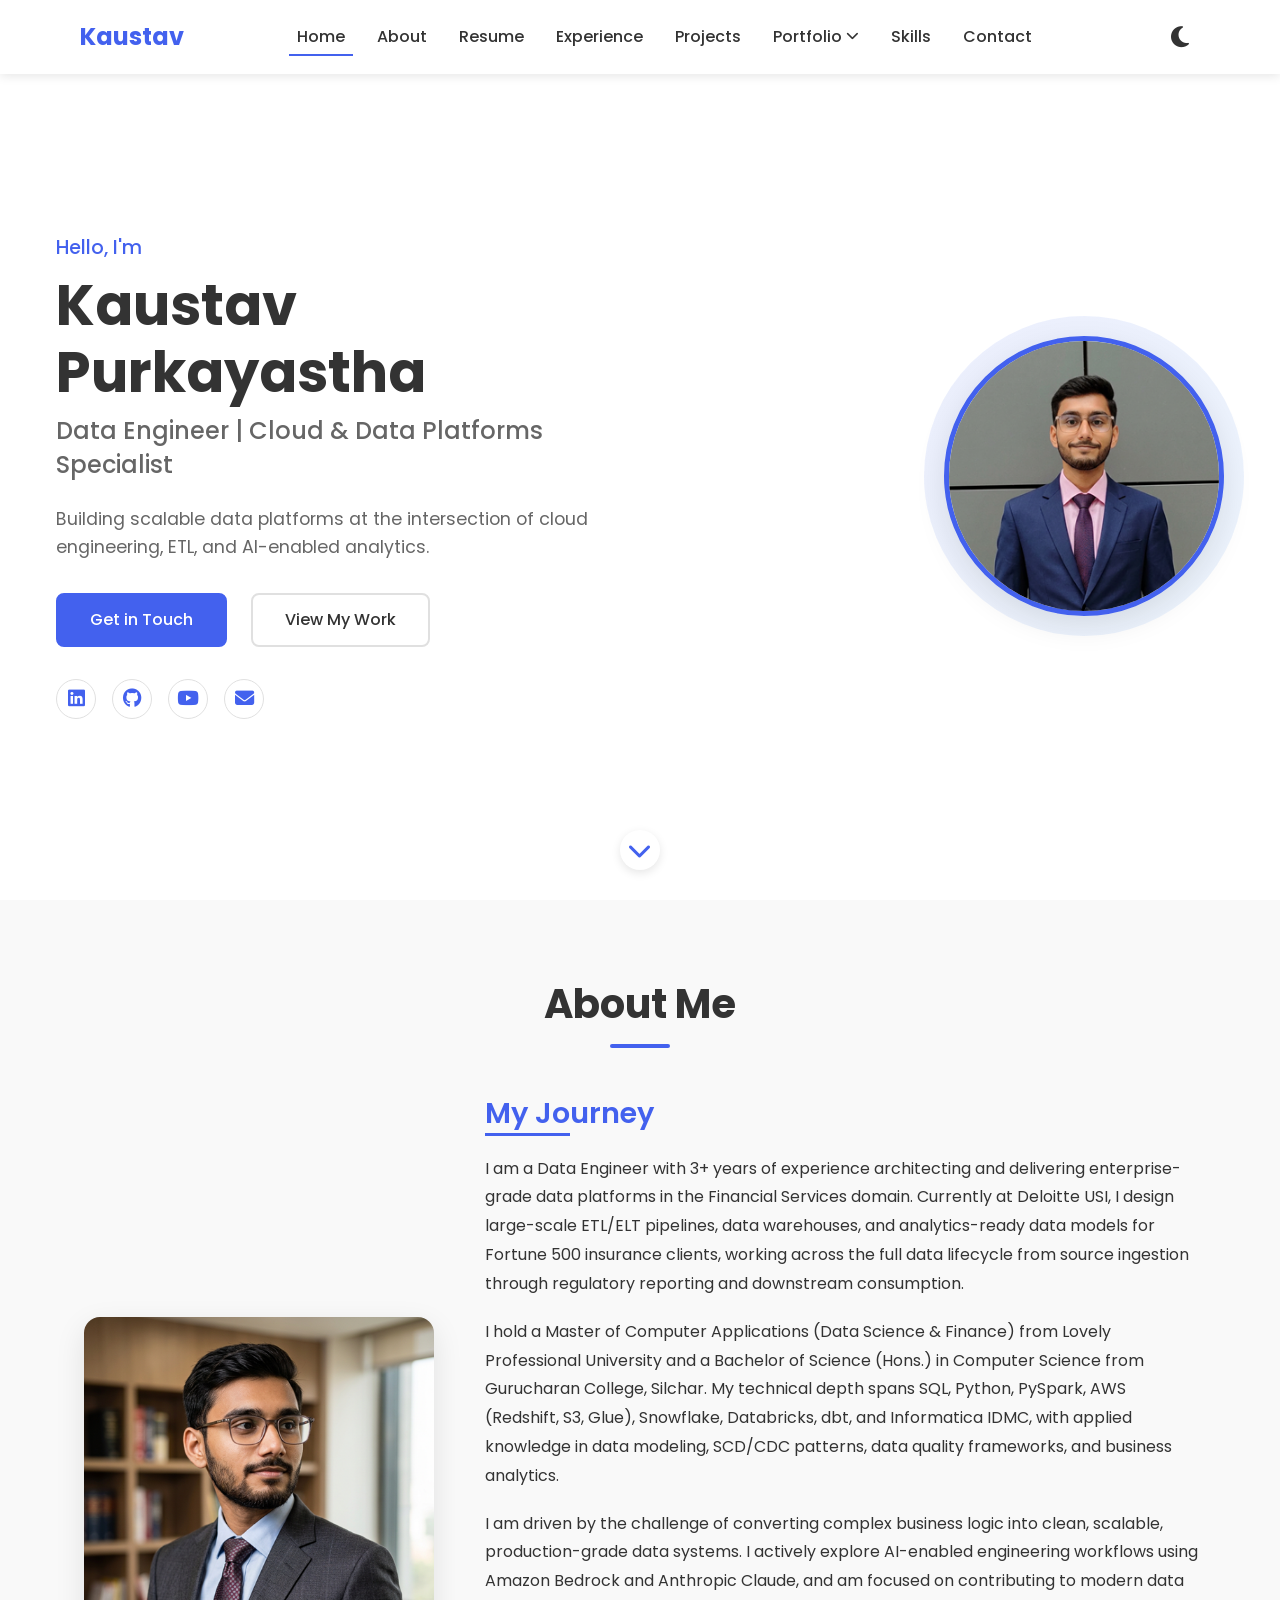
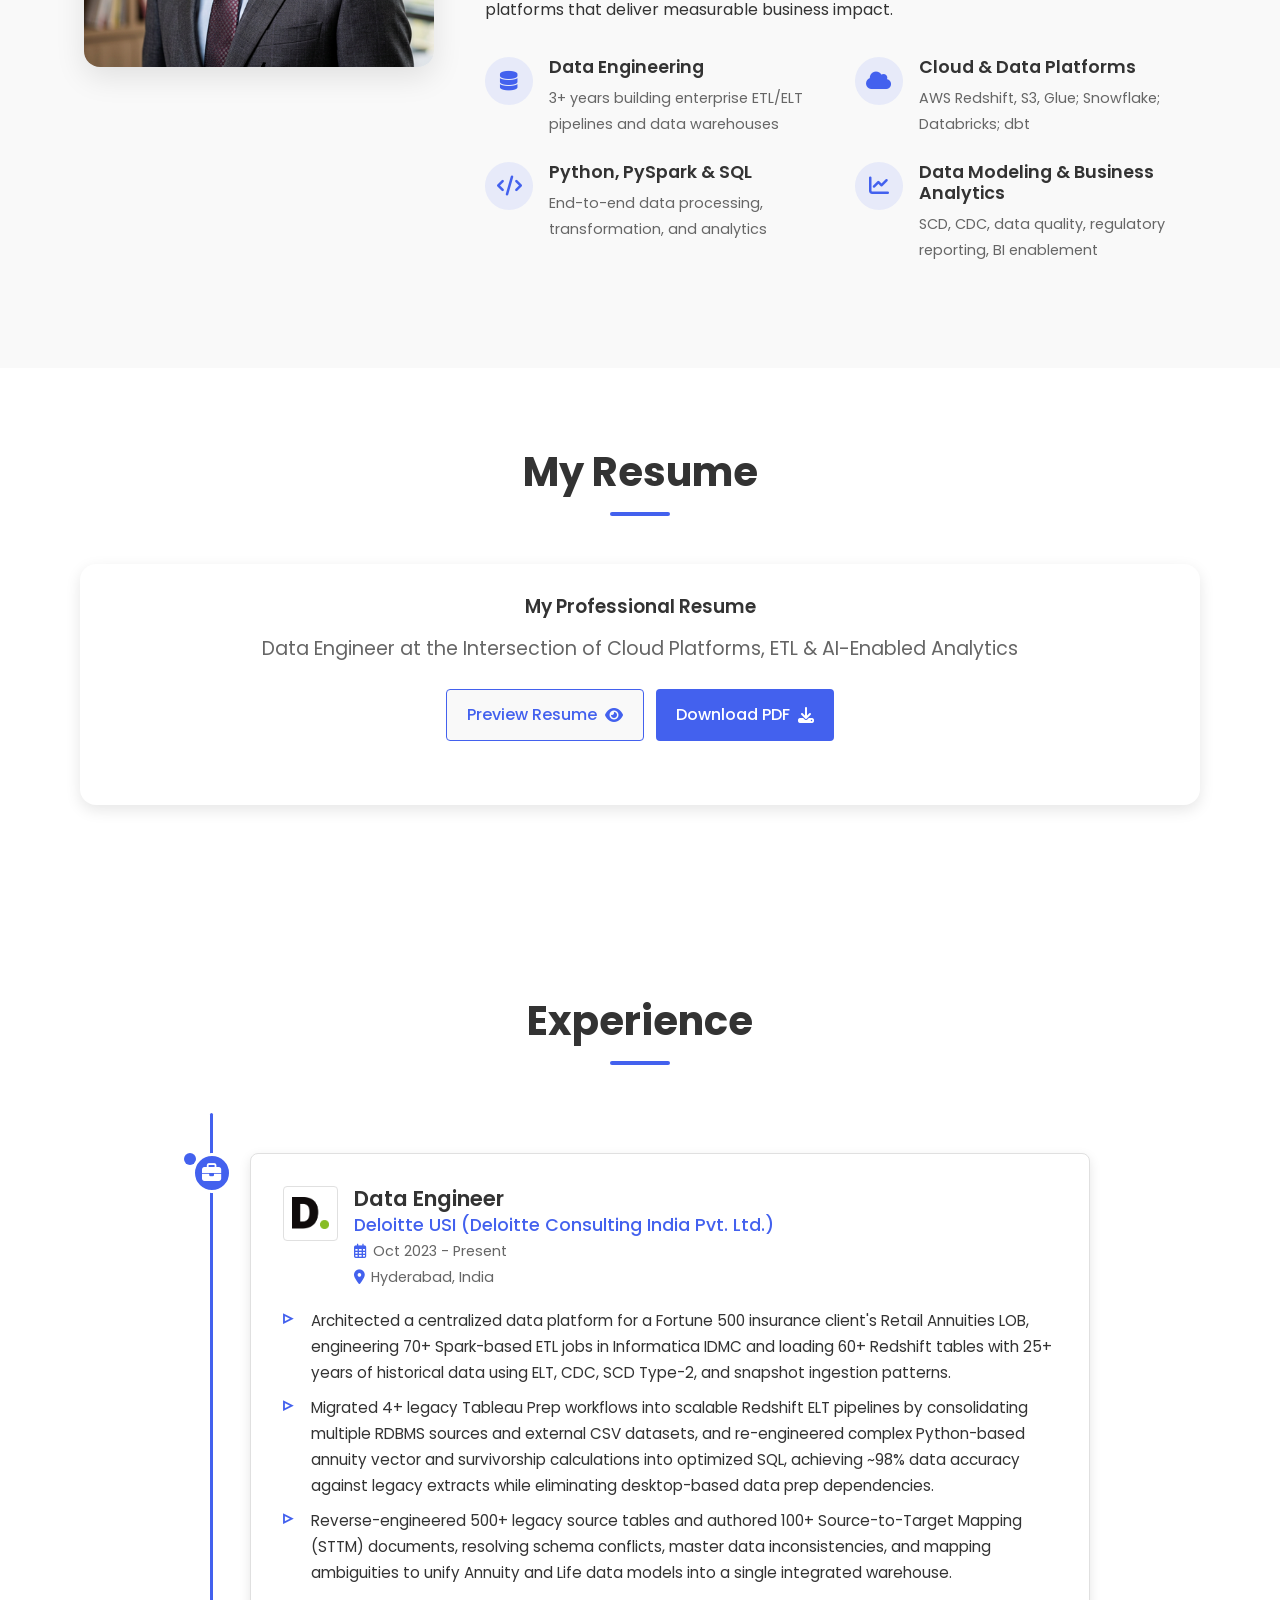
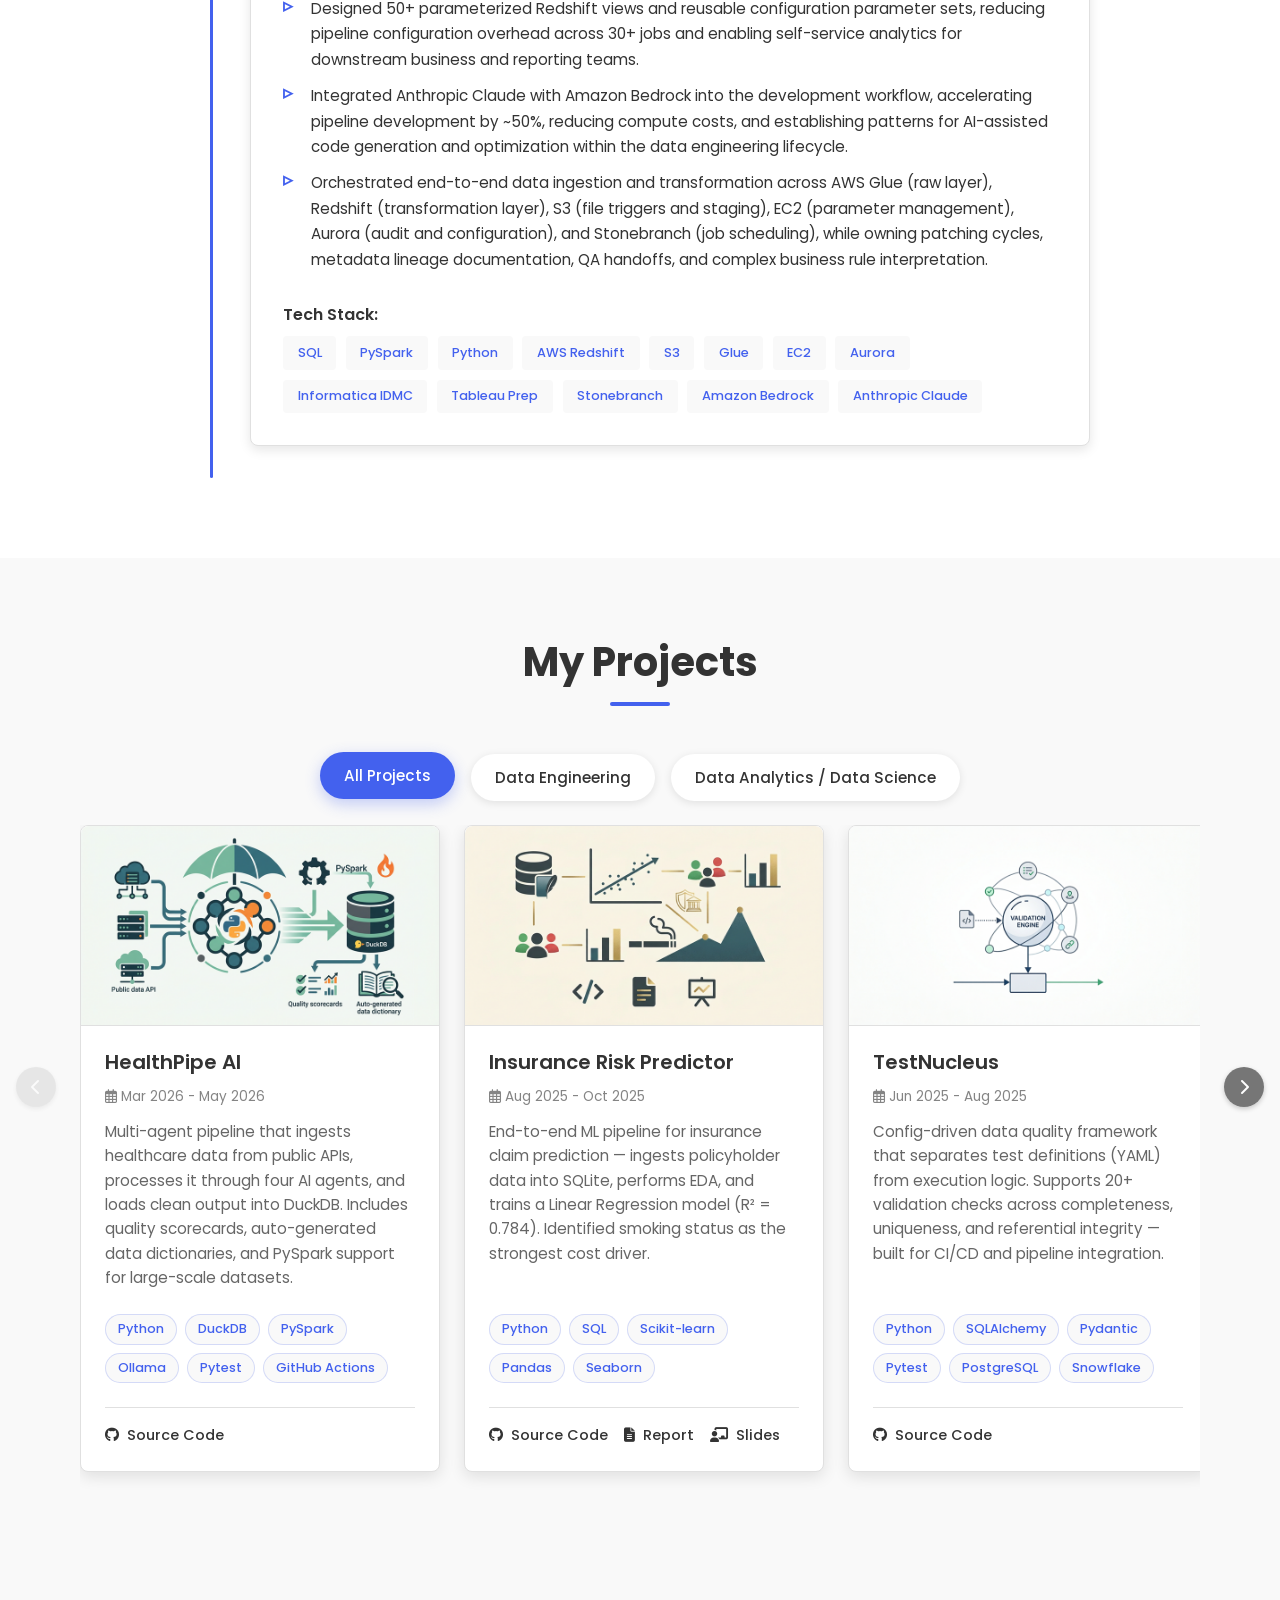
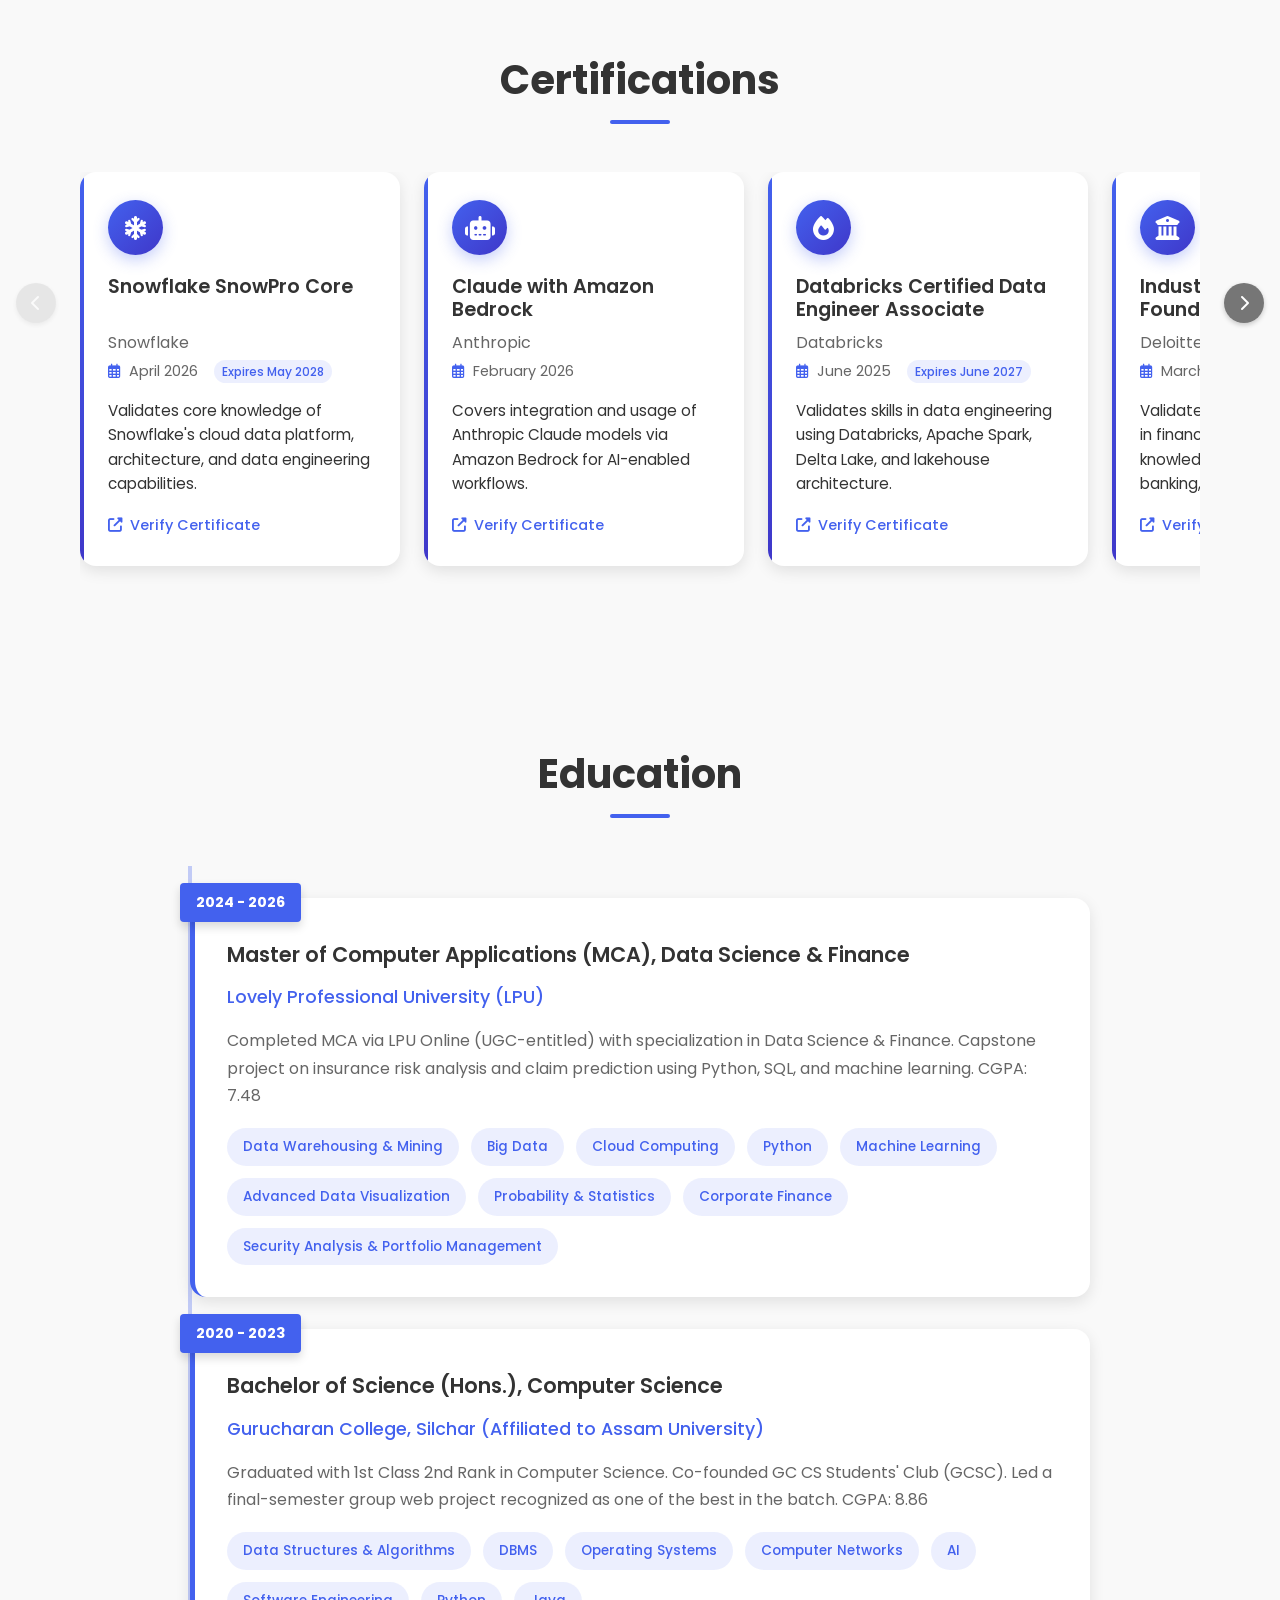
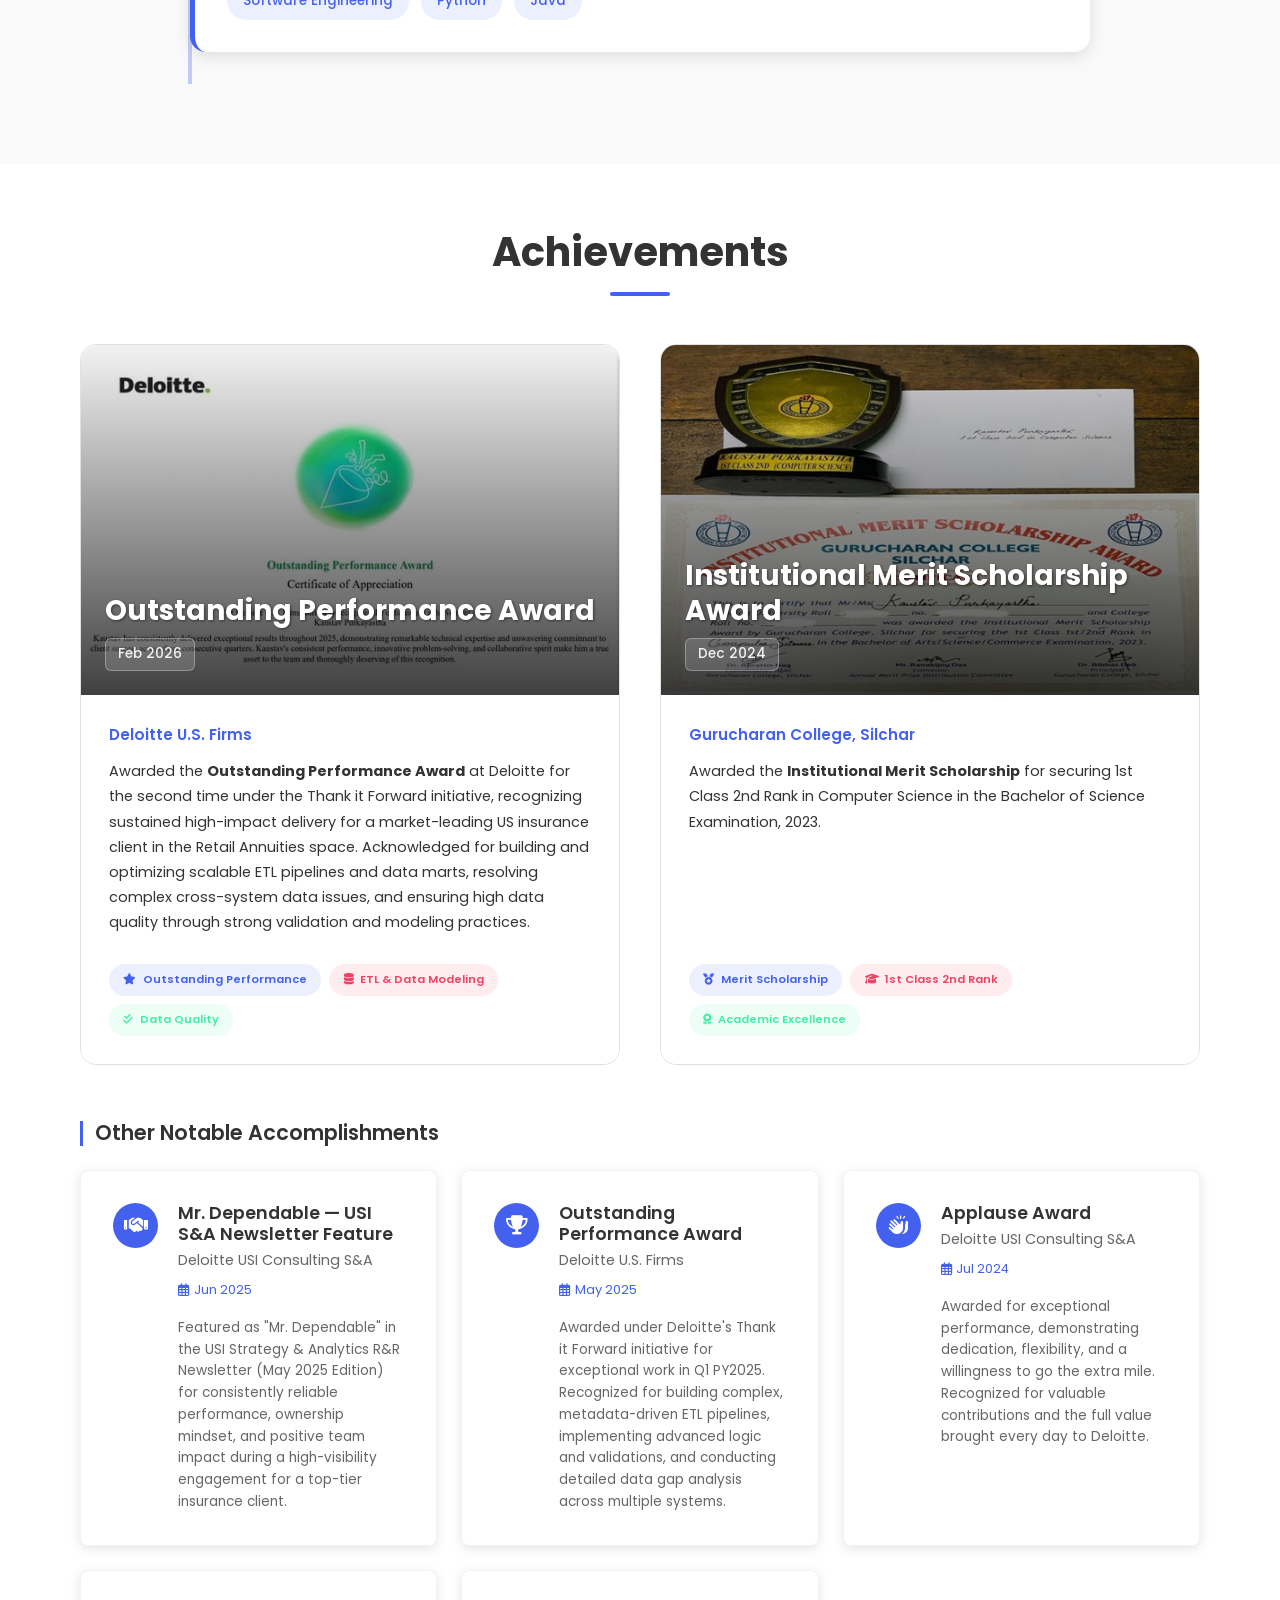
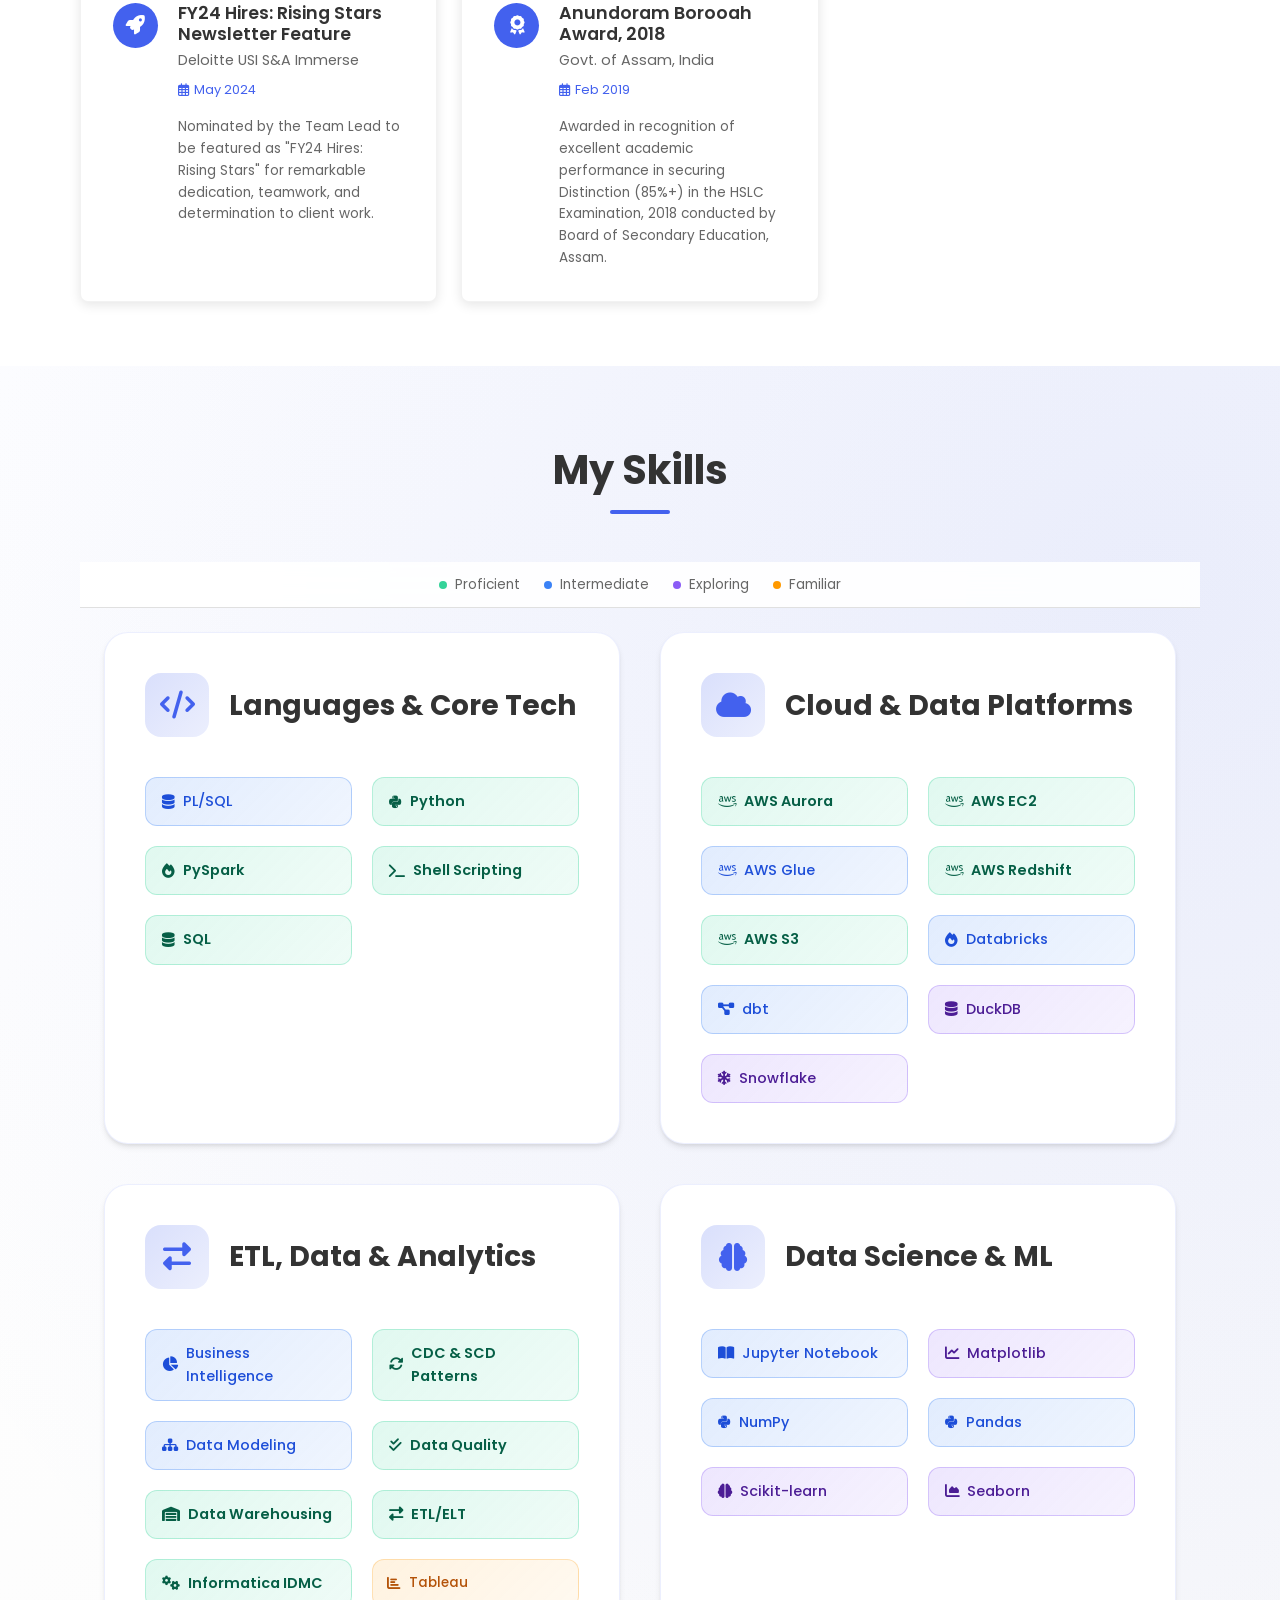
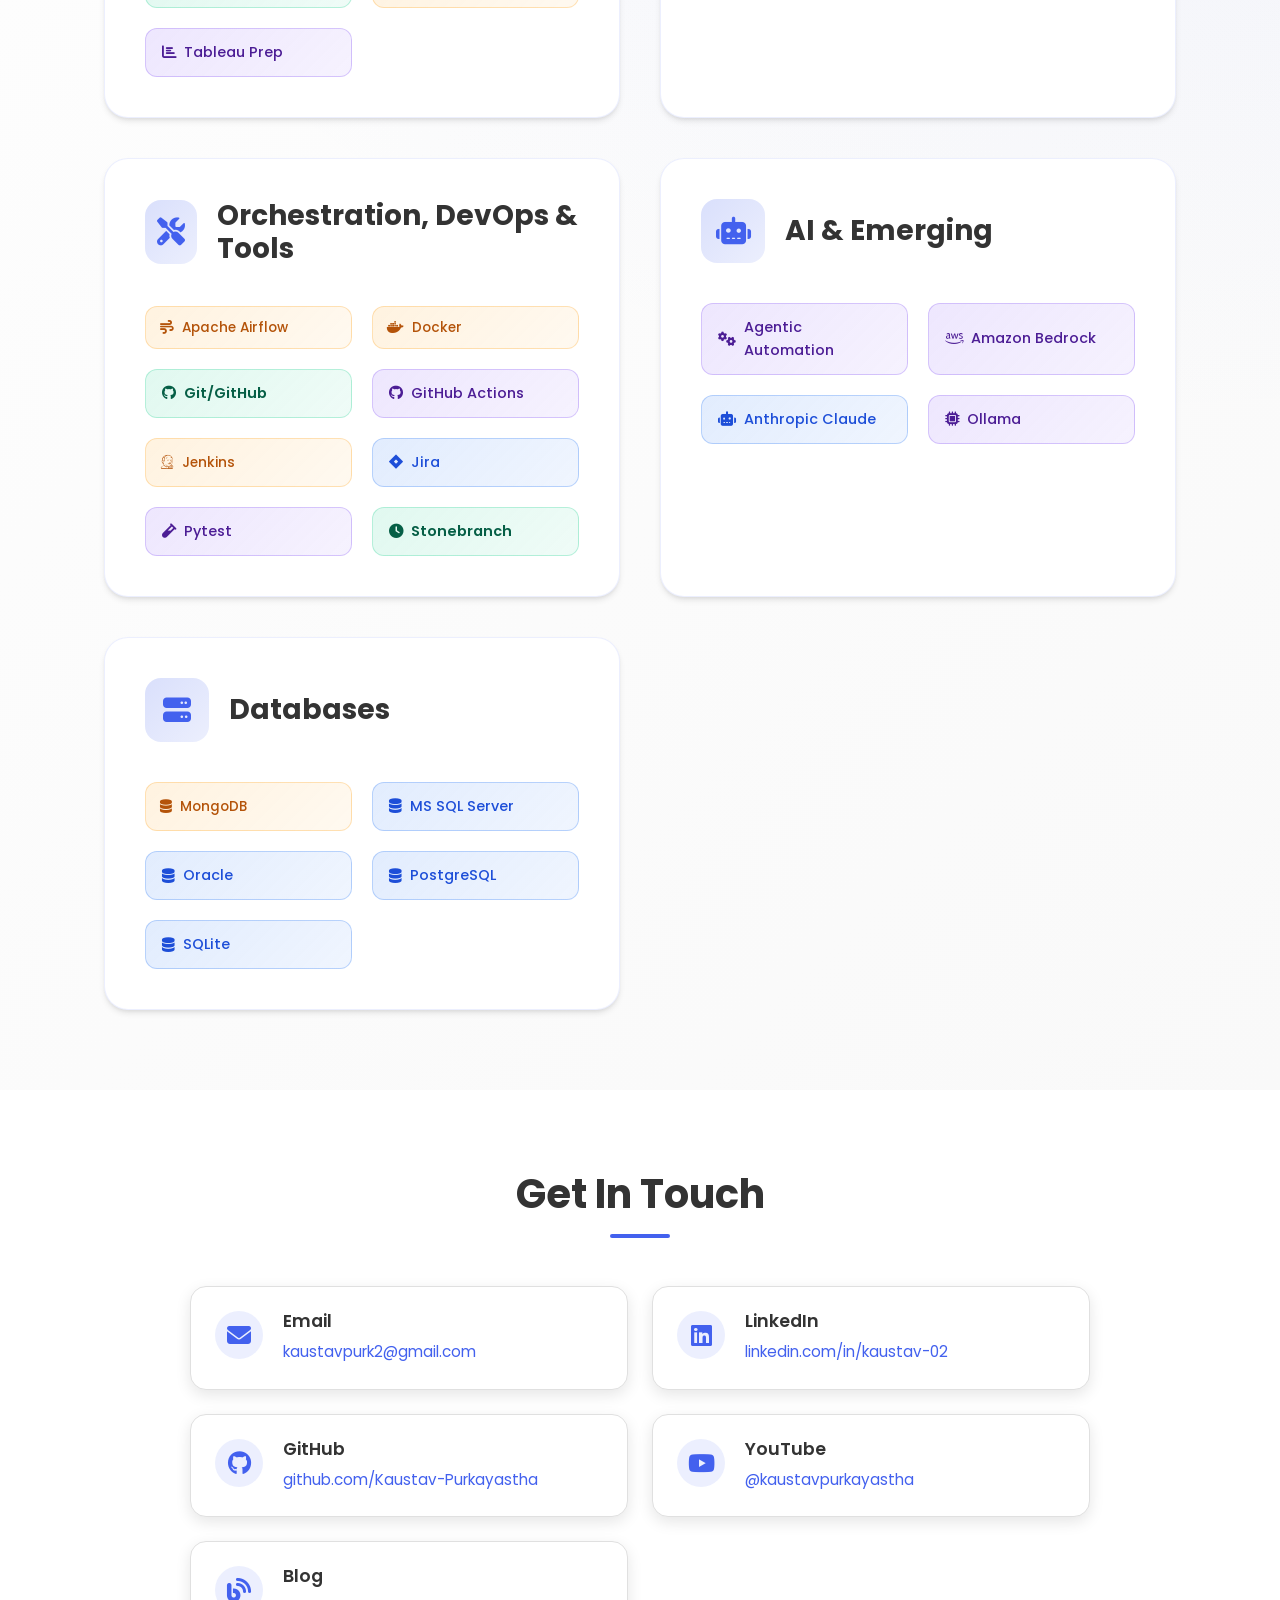
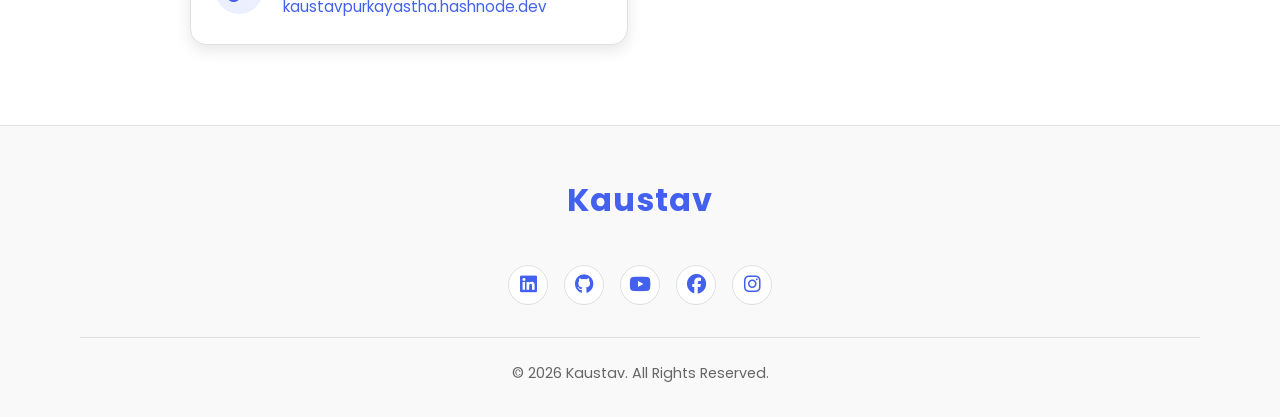
==== commit 66ec57fb: "Add Google Analytics tracking" ====
--- a/index.html
+++ b/index.html
@@ -3,6 +3,15 @@
 <head>
   <meta charset="UTF-8">
   <meta name="viewport" content="width=device-width, initial-scale=1.0">
+
+  <!-- Google Analytics -->
+  <script async src="https://www.googletagmanager.com/gtag/js?id=G-CGEC0RLPTR"></script>
+  <script>
+    window.dataLayer = window.dataLayer || [];
+    function gtag(){dataLayer.push(arguments);}
+    gtag('js', new Date());
+    gtag('config', 'G-CGEC0RLPTR');
+  </script>
 
   <title>Kaustav's Portfolio | Data Engineer</title>
 
--- a/css/components/resume.css
+++ b/css/components/resume.css
@@ -82,6 +82,15 @@
 .btn-download:hover {
     background-color: var(--secondary-color);
     transform: translateY(-2px);
+}
+
+@media (max-width: 576px) {
+    .resume-actions {
+        flex-direction: column;
+    }
+    .resume-actions a {
+        justify-content: center;
+    }
 }
 
 /* Resume Content */
